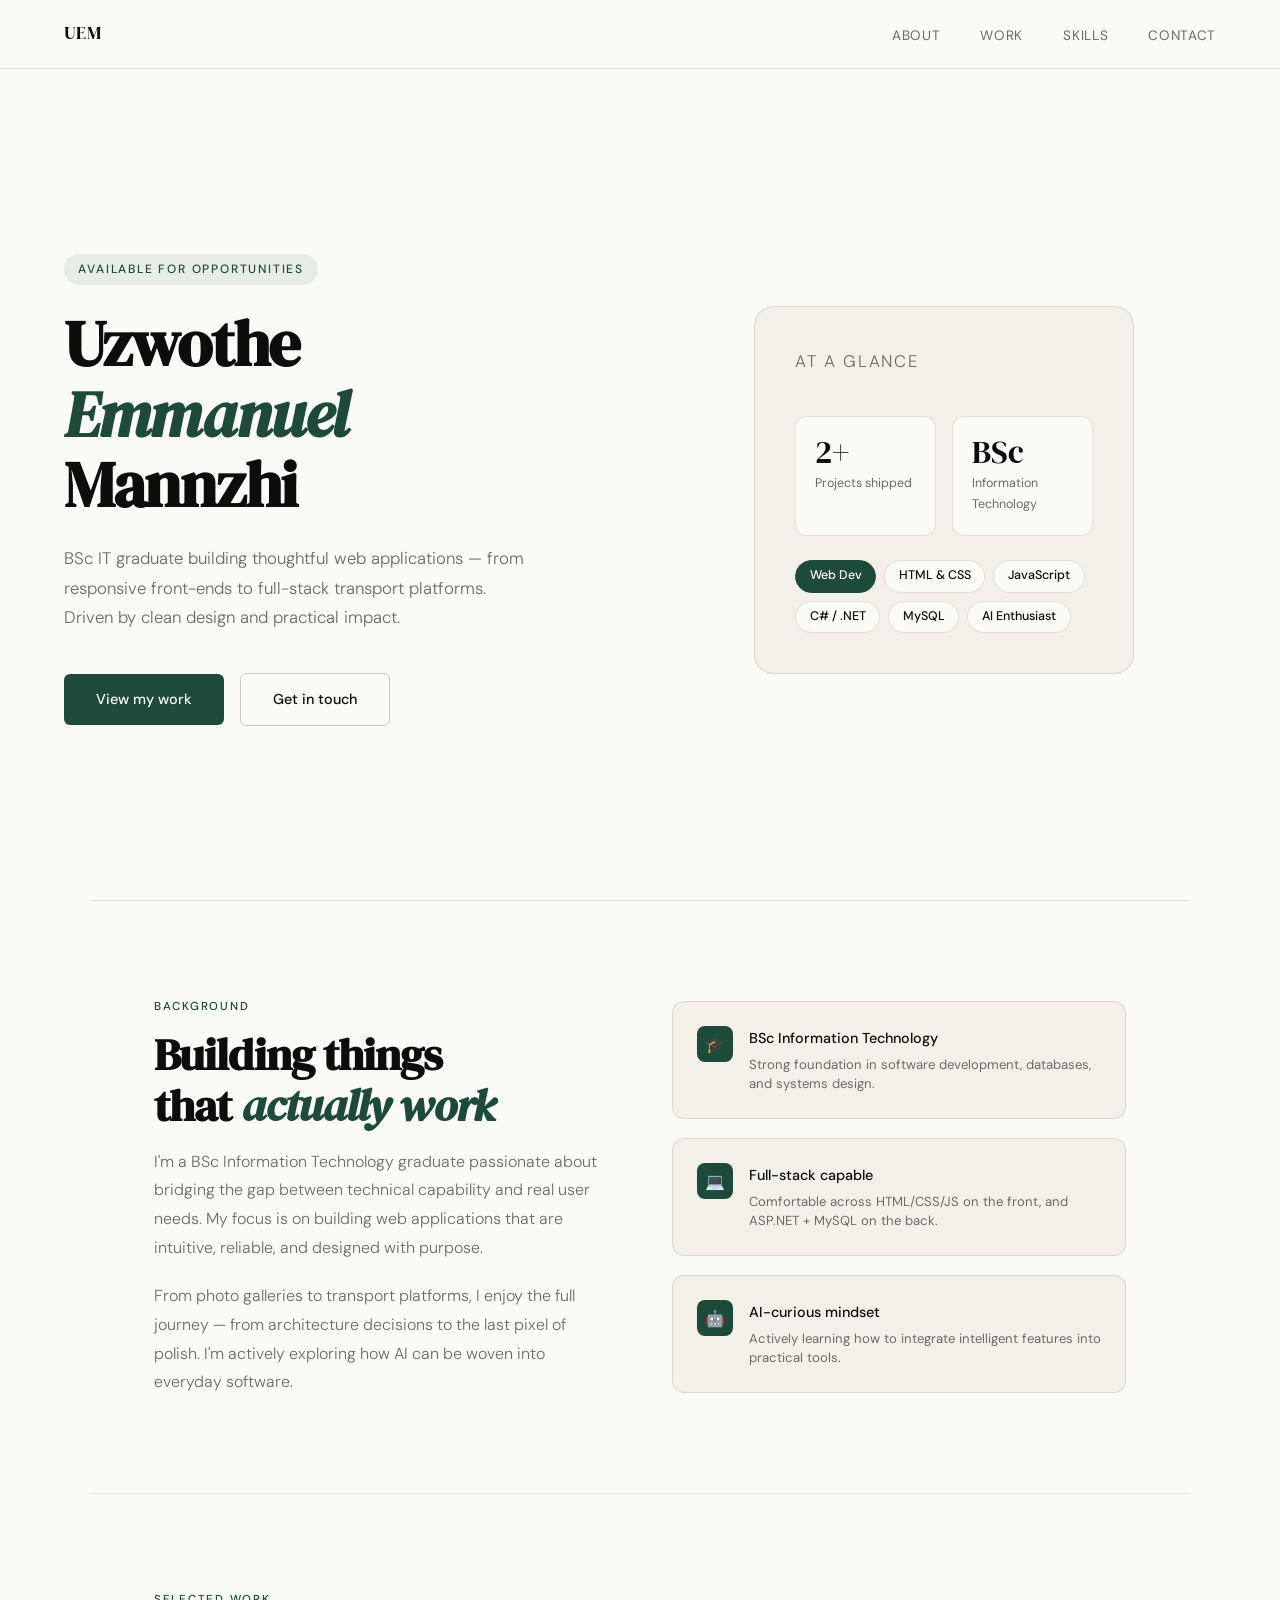
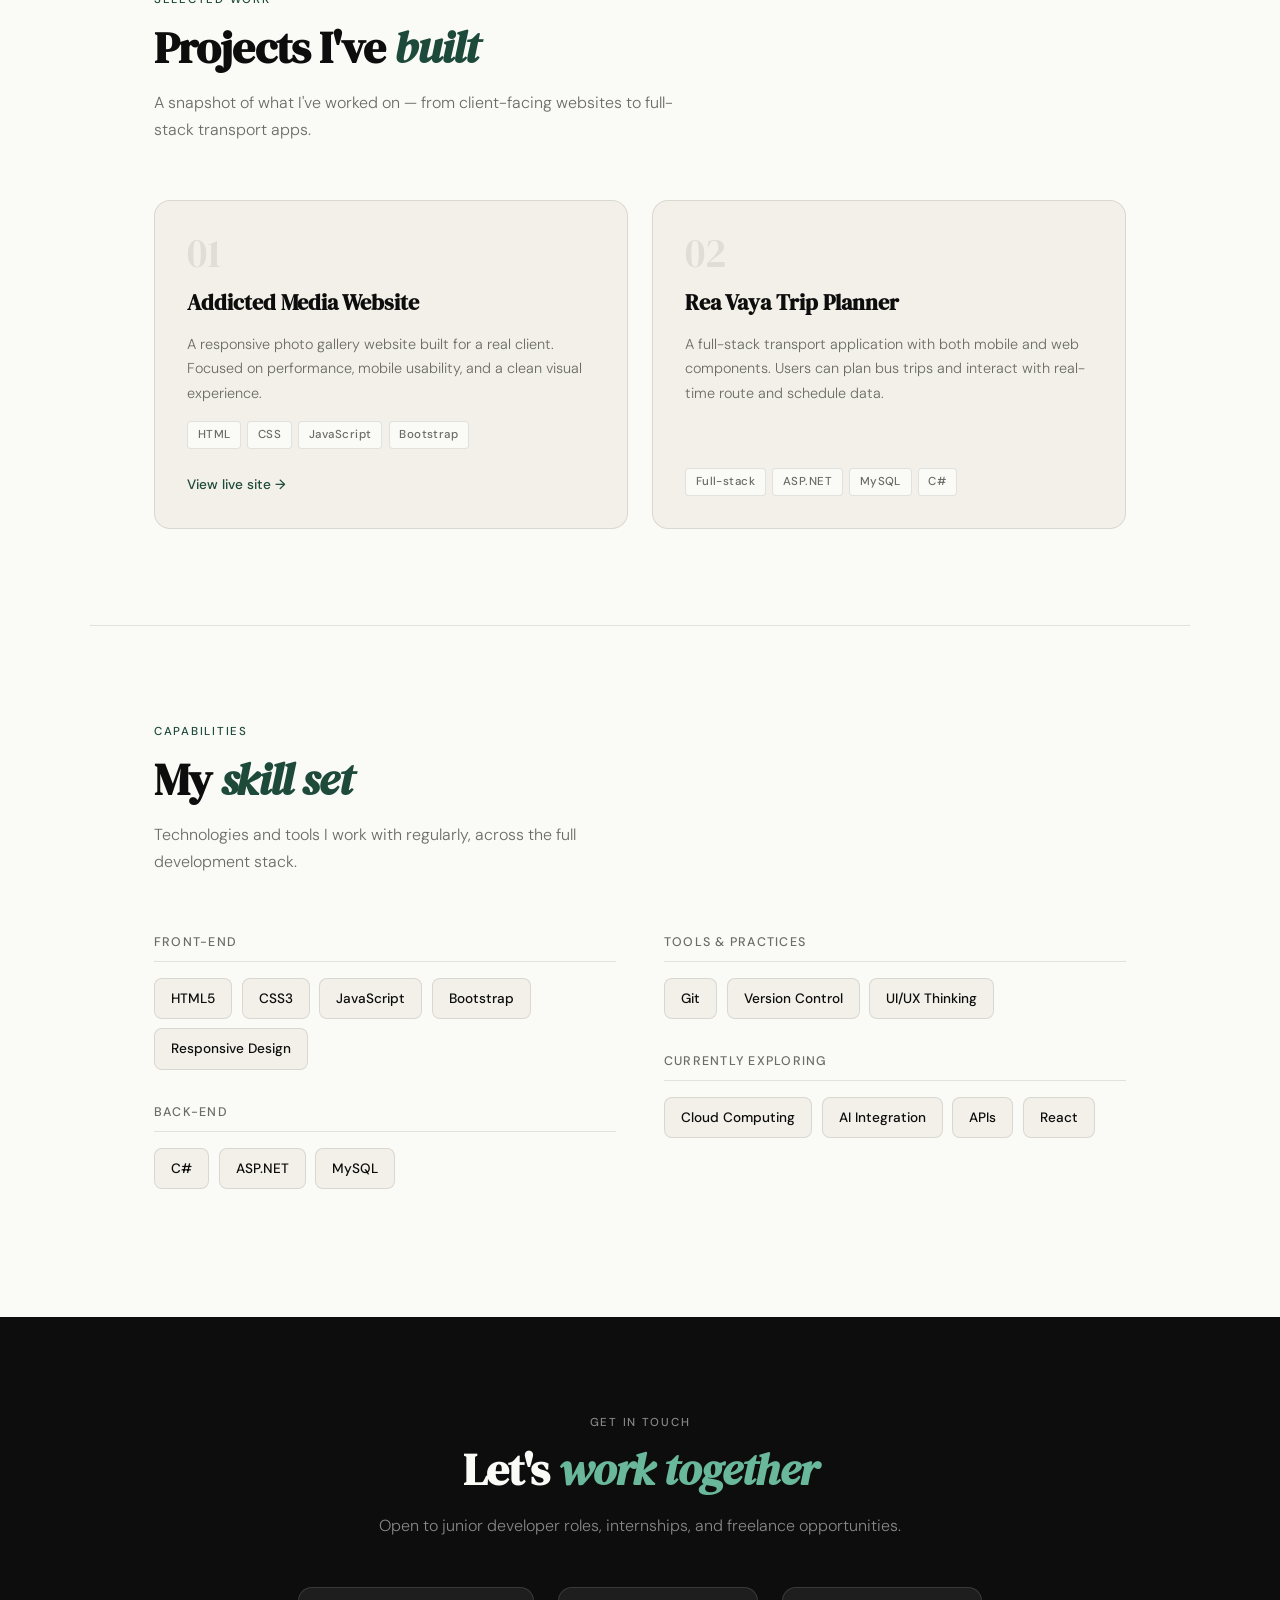
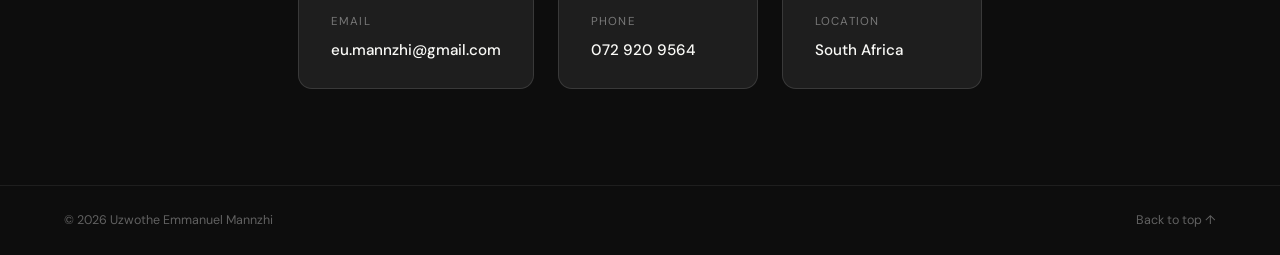
==== index.html @ 0d27dc69 "index update" ====
<!DOCTYPE html>
<html lang="en">
<head>
<meta charset="UTF-8">
<meta name="viewport" content="width=device-width, initial-scale=1.0">
<title>Uzwothe Emmanuel Mannzhi | Portfolio</title>
<link rel="icon" type="image/png" href="images/UE.png">
<link rel="preconnect" href="https://fonts.googleapis.com">
<link rel="preconnect" href="https://fonts.gstatic.com" crossorigin>
<link href="https://fonts.googleapis.com/css2?family=DM+Serif+Display:ital@0;1&family=DM+Sans:wght@300;400;500&display=swap" rel="stylesheet">
<link rel="stylesheet" href="css/styles.css">

</head>

<body>

<!-- NAV -->
<nav>
  <a class="logo" href="#">UEM</a>
  <ul>
    <li><a href="#about">About</a></li>
    <li><a href="#projects">Work</a></li>
    <li><a href="#skills">Skills</a></li>
    <li><a href="#contact">Contact</a></li>
  </ul>
</nav>

<!-- HERO -->
<div class="hero">
  <div class="hero-text">
    <span class="hero-tag">Available for opportunities</span>
    <h1>Uzwothe<br><em>Emmanuel</em><br>Mannzhi</h1>
    <p>BSc IT graduate building thoughtful web applications — from responsive front-ends to full-stack transport platforms. Driven by clean design and practical impact.</p>
    <div class="hero-cta">
      <a href="#projects" class="btn-primary">View my work</a>
      <a href="#contact" class="btn-outline">Get in touch</a>
    </div>
  </div>

  <div class="hero-visual">
    <div class="hero-card">
      <p class="hero-card-label">At a glance</p>
      <div class="stat-row">
        <div class="stat-box">
          <div class="stat-num">2+</div>
          <div class="stat-label">Projects shipped</div>
        </div>
        <div class="stat-box">
          <div class="stat-num">BSc</div>
          <div class="stat-label">Information Technology</div>
        </div>
      </div>
      <div class="hero-skill-pills">
        <span class="pill accent">Web Dev</span>
        <span class="pill">HTML & CSS</span>
        <span class="pill">JavaScript</span>
        <span class="pill">C# / .NET</span>
        <span class="pill">MySQL</span>
        <span class="pill">AI Enthusiast</span>
      </div>
    </div>
  </div>
</div>

<div class="divider"></div>

<!-- ABOUT -->
<section id="about">
  <div class="about-layout">
    <div>
      <p class="section-label">Background</p>
      <h2 class="section-title">Building things<br>that <em>actually work</em></h2>
      <div class="about-body">
        <p>I'm a BSc Information Technology graduate passionate about bridging the gap between technical capability and real user needs. My focus is on building web applications that are intuitive, reliable, and designed with purpose.</p>
        <p>From photo galleries to transport platforms, I enjoy the full journey — from architecture decisions to the last pixel of polish. I'm actively exploring how AI can be woven into everyday software.</p>
      </div>
    </div>
    <div class="about-highlights">
      <div class="highlight-item">
        <div class="highlight-icon">🎓</div>
        <div>
          <h4>BSc Information Technology</h4>
          <p>Strong foundation in software development, databases, and systems design.</p>
        </div>
      </div>
      <div class="highlight-item">
        <div class="highlight-icon">💻</div>
        <div>
          <h4>Full-stack capable</h4>
          <p>Comfortable across HTML/CSS/JS on the front, and ASP.NET + MySQL on the back.</p>
        </div>
      </div>
      <div class="highlight-item">
        <div class="highlight-icon">🤖</div>
        <div>
          <h4>AI-curious mindset</h4>
          <p>Actively learning how to integrate intelligent features into practical tools.</p>
        </div>
      </div>
    </div>
  </div>
</section>

<div class="divider"></div>

<!-- PROJECTS -->
<section id="projects">
  <p class="section-label">Selected work</p>
  <h2 class="section-title">Projects I've <em>built</em></h2>
  <p class="section-sub">A snapshot of what I've worked on — from client-facing websites to full-stack transport apps.</p>

  <div class="projects-grid">
    <div class="project-card">
      <div class="project-num">01</div>
      <h3>Addicted Media Website</h3>
      <p>A responsive photo gallery website built for a real client. Focused on performance, mobile usability, and a clean visual experience.</p>
      <div class="tech-stack">
        <span class="tech-tag">HTML</span>
        <span class="tech-tag">CSS</span>
        <span class="tech-tag">JavaScript</span>
        <span class="tech-tag">Bootstrap</span>
      </div>
      <a class="project-link" href="http://www.addictedmedia.co.za" target="_blank">View live site →</a>
    </div>

    <div class="project-card">
      <div class="project-num">02</div>
      <h3>Rea Vaya Trip Planner</h3>
      <p>A full-stack transport application with both mobile and web components. Users can plan bus trips and interact with real-time route and schedule data.</p>
      <div class="tech-stack">
        <span class="tech-tag">Full-stack</span>
        <span class="tech-tag">ASP.NET</span>
        <span class="tech-tag">MySQL</span>
        <span class="tech-tag">C#</span>
      </div>
    </div>
  </div>
</section>

<div class="divider"></div>

<!-- SKILLS -->
<section id="skills">
  <p class="section-label">Capabilities</p>
  <h2 class="section-title">My <em>skill set</em></h2>
  <p class="section-sub">Technologies and tools I work with regularly, across the full development stack.</p>

  <div class="skills-layout">
    <div>
      <div class="skill-group">
        <p class="skill-group-title">Front-end</p>
        <div class="skill-pills">
          <span class="skill-pill">HTML5</span>
          <span class="skill-pill">CSS3</span>
          <span class="skill-pill">JavaScript</span>
          <span class="skill-pill">Bootstrap</span>
          <span class="skill-pill">Responsive Design</span>
        </div>
      </div>
      <div class="skill-group">
        <p class="skill-group-title">Back-end</p>
        <div class="skill-pills">
          <span class="skill-pill">C#</span>
          <span class="skill-pill">ASP.NET</span>
          <span class="skill-pill">MySQL</span>
        </div>
      </div>
    </div>
    <div>
      <div class="skill-group">
        <p class="skill-group-title">Tools & practices</p>
        <div class="skill-pills">
          <span class="skill-pill">Git</span>
          <span class="skill-pill">Version Control</span>
          <span class="skill-pill">UI/UX Thinking</span>
        </div>
      </div>
      <div class="skill-group">
        <p class="skill-group-title">Currently exploring</p>
        <div class="skill-pills">
          <span class="skill-pill">Cloud Computing</span>
          <span class="skill-pill">AI Integration</span>
          <span class="skill-pill">APIs</span>
          <span class="skill-pill">React</span>
        </div>
      </div>
    </div>
  </div>
</section>

<!-- CONTACT -->
<div class="contact-section" id="contact">
  <p class="section-label">Get in touch</p>
  <h2 class="section-title">Let's <em>work together</em></h2>
  <p style="color:rgba(255,255,255,0.5); font-size:1rem; font-weight:300; margin-top:0.75rem;">Open to junior developer roles, internships, and freelance opportunities.</p>

  <div class="contact-grid">
    <div class="contact-card">
      <p class="contact-card-label">Email</p>
      <p class="contact-card-val">eu.mannzhi@gmail.com</p>
    </div>
    <div class="contact-card">
      <p class="contact-card-label">Phone</p>
      <p class="contact-card-val">072 920 9564</p>
    </div>
    <div class="contact-card">
      <p class="contact-card-label">Location</p>
      <p class="contact-card-val">South Africa</p>
    </div>
  </div>
</div>

<!-- FOOTER -->
<footer>
  <p>© 2026 Uzwothe Emmanuel Mannzhi</p>
  <a href="#">Back to top ↑</a>
</footer>

</body>
</html>
---- css/styles.css ----
:root {
    --black: #0d0d0d;
    --white: #fafaf7;
    --cream: #f2f0e8;
    --accent: #1e4a3b;
    --accent-light: #2d6b54;
    --muted: #6b6b68;
    --border: rgba(0,0,0,0.1);
  }

  *, *::before, *::after { box-sizing: border-box; margin: 0; padding: 0; }

  html { scroll-behavior: smooth; }

  body {
    font-family: 'DM Sans', sans-serif;
    background: var(--white);
    color: var(--black);
    font-size: 16px;
    line-height: 1.7;
  }

  /* NAV */
  nav {
    position: fixed;
    top: 0; left: 0; right: 0;
    display: flex;
    justify-content: space-between;
    align-items: center;
    padding: 1.2rem 4rem;
    background: rgba(250,250,247,0.92);
    backdrop-filter: blur(10px);
    border-bottom: 1px solid var(--border);
    z-index: 100;
  }

  nav .logo {
    font-family: 'DM Serif Display', serif;
    font-size: 1.1rem;
    letter-spacing: 0.02em;
    color: var(--black);
    text-decoration: none;
  }

  nav ul {
    list-style: none;
    display: flex;
    gap: 2.5rem;
  }

  nav ul a {
    text-decoration: none;
    font-size: 0.85rem;
    font-weight: 400;
    color: var(--muted);
    letter-spacing: 0.05em;
    text-transform: uppercase;
    transition: color 0.2s;
  }

  nav ul a:hover { color: var(--black); }

  /* HERO */
  .hero {
    min-height: 100vh;
    display: grid;
    grid-template-columns: 1fr 1fr;
    align-items: center;
    padding: 0 4rem;
    gap: 4rem;
    padding-top: 80px;
  }

  .hero-text {}

  .hero-tag {
    display: inline-block;
    font-size: 0.75rem;
    letter-spacing: 0.15em;
    text-transform: uppercase;
    color: var(--accent);
    background: rgba(30,74,59,0.08);
    padding: 0.35rem 0.9rem;
    border-radius: 100px;
    margin-bottom: 1.5rem;
    font-weight: 500;
  }

  .hero h1 {
    font-family: 'DM Serif Display', serif;
    font-size: clamp(2.8rem, 5vw, 4.2rem);
    line-height: 1.1;
    letter-spacing: -0.02em;
    margin-bottom: 1.5rem;
    color: var(--black);
  }

  .hero h1 em {
    font-style: italic;
    color: var(--accent);
  }

  .hero p {
    font-size: 1.05rem;
    color: var(--muted);
    max-width: 460px;
    margin-bottom: 2.5rem;
    font-weight: 300;
    line-height: 1.75;
  }

  .hero-cta {
    display: flex;
    gap: 1rem;
    align-items: center;
    flex-wrap: wrap;
  }

  .btn-primary {
    background: var(--accent);
    color: #fff;
    padding: 0.85rem 2rem;
    border: none;
    border-radius: 6px;
    font-family: 'DM Sans', sans-serif;
    font-size: 0.9rem;
    font-weight: 500;
    cursor: pointer;
    text-decoration: none;
    display: inline-block;
    transition: background 0.2s, transform 0.15s;
  }

  .btn-primary:hover {
    background: var(--accent-light);
    transform: translateY(-1px);
  }

  .btn-outline {
    color: var(--black);
    padding: 0.85rem 2rem;
    border: 1.5px solid rgba(0,0,0,0.2);
    border-radius: 6px;
    font-family: 'DM Sans', sans-serif;
    font-size: 0.9rem;
    font-weight: 500;
    cursor: pointer;
    text-decoration: none;
    display: inline-block;
    transition: border-color 0.2s, transform 0.15s;
  }

  .btn-outline:hover {
    border-color: var(--black);
    transform: translateY(-1px);
  }

  .hero-visual {
    display: flex;
    justify-content: center;
    align-items: center;
  }

  .hero-card {
    background: var(--cream);
    border-radius: 20px;
    padding: 2.5rem;
    width: 100%;
    max-width: 380px;
    border: 1px solid var(--border);
  }

  .hero-card-label {
    font-size: 0.72rem;
    letter-spacing: 0.1em;
    text-transform: uppercase;
    color: var(--muted);
    margin-bottom: 1.5rem;
  }

  .stat-row {
    display: grid;
    grid-template-columns: 1fr 1fr;
    gap: 1rem;
    margin-bottom: 1.5rem;
  }

  .stat-box {
    background: var(--white);
    border-radius: 12px;
    padding: 1.2rem;
    border: 1px solid var(--border);
  }

  .stat-num {
    font-family: 'DM Serif Display', serif;
    font-size: 2rem;
    color: var(--black);
    line-height: 1;
    margin-bottom: 0.3rem;
  }

  .stat-label {
    font-size: 0.78rem;
    color: var(--muted);
  }

  .hero-skill-pills {
    display: flex;
    flex-wrap: wrap;
    gap: 0.5rem;
  }

  .pill {
    background: var(--white);
    border: 1px solid var(--border);
    border-radius: 100px;
    padding: 0.3rem 0.85rem;
    font-size: 0.78rem;
    color: var(--black);
    font-weight: 500;
  }

  .pill.accent {
    background: var(--accent);
    color: #fff;
    border-color: var(--accent);
  }

  /* SECTIONS */
  section {
    padding: 6rem 4rem;
    max-width: 1100px;
    margin: 0 auto;
  }

  .section-label {
    font-size: 0.72rem;
    letter-spacing: 0.15em;
    text-transform: uppercase;
    color: var(--accent);
    font-weight: 500;
    margin-bottom: 0.75rem;
  }

  .section-title {
    font-family: 'DM Serif Display', serif;
    font-size: clamp(2rem, 3.5vw, 2.8rem);
    line-height: 1.15;
    letter-spacing: -0.02em;
    color: var(--black);
    margin-bottom: 1rem;
  }

  .section-title em { font-style: italic; color: var(--accent); }

  .section-sub {
    font-size: 1rem;
    color: var(--muted);
    max-width: 520px;
    font-weight: 300;
    margin-bottom: 3.5rem;
  }

  /* DIVIDER */
  .divider {
    width: 100%;
    height: 1px;
    background: var(--border);
    max-width: 1100px;
    margin: 0 auto;
  }

  /* PROJECTS */
  .projects-grid {
    display: grid;
    grid-template-columns: repeat(auto-fit, minmax(300px, 1fr));
    gap: 1.5rem;
  }

  .project-card {
    background: var(--cream);
    border-radius: 16px;
    padding: 2rem;
    border: 1px solid var(--border);
    display: flex;
    flex-direction: column;
    gap: 1rem;
    transition: transform 0.2s, box-shadow 0.2s;
    position: relative;
    overflow: hidden;
  }

  .project-card::before {
    content: '';
    position: absolute;
    top: 0; left: 0; right: 0;
    height: 3px;
    background: var(--accent);
    opacity: 0;
    transition: opacity 0.2s;
  }

  .project-card:hover { transform: translateY(-4px); }
  .project-card:hover::before { opacity: 1; }

  .project-num {
    font-family: 'DM Serif Display', serif;
    font-size: 2.5rem;
    color: rgba(0,0,0,0.08);
    line-height: 1;
  }

  .project-card h3 {
    font-family: 'DM Serif Display', serif;
    font-size: 1.35rem;
    color: var(--black);
    line-height: 1.25;
  }

  .project-card p {
    font-size: 0.9rem;
    color: var(--muted);
    flex: 1;
    font-weight: 300;
    line-height: 1.7;
  }

  .tech-stack {
    display: flex;
    flex-wrap: wrap;
    gap: 0.4rem;
  }

  .tech-tag {
    background: var(--white);
    border: 1px solid var(--border);
    border-radius: 4px;
    padding: 0.2rem 0.6rem;
    font-size: 0.72rem;
    color: var(--muted);
    font-weight: 500;
    letter-spacing: 0.04em;
  }

  .project-link {
    display: inline-flex;
    align-items: center;
    gap: 0.4rem;
    font-size: 0.85rem;
    font-weight: 500;
    color: var(--accent);
    text-decoration: none;
    margin-top: 0.5rem;
    transition: gap 0.2s;
  }

  .project-link:hover { gap: 0.7rem; }

  /* SKILLS */
  .skills-layout {
    display: grid;
    grid-template-columns: 1fr 1fr;
    gap: 3rem;
    align-items: start;
  }

  .skill-group { margin-bottom: 2rem; }

  .skill-group-title {
    font-size: 0.78rem;
    letter-spacing: 0.1em;
    text-transform: uppercase;
    color: var(--muted);
    font-weight: 500;
    margin-bottom: 1rem;
    padding-bottom: 0.5rem;
    border-bottom: 1px solid var(--border);
  }

  .skill-pills {
    display: flex;
    flex-wrap: wrap;
    gap: 0.6rem;
  }

  .skill-pill {
    background: var(--cream);
    border: 1px solid var(--border);
    border-radius: 8px;
    padding: 0.5rem 1rem;
    font-size: 0.85rem;
    font-weight: 500;
    color: var(--black);
    transition: background 0.15s, border-color 0.15s;
  }

  .skill-pill:hover {
    background: var(--accent);
    color: #fff;
    border-color: var(--accent);
  }

  /* ABOUT */
  .about-layout {
    display: grid;
    grid-template-columns: 1fr 1fr;
    gap: 4rem;
    align-items: center;
  }

  .about-body {
    font-size: 1rem;
    color: var(--muted);
    font-weight: 300;
    line-height: 1.8;
  }

  .about-body p + p { margin-top: 1.2rem; }

  .about-highlights {
    display: flex;
    flex-direction: column;
    gap: 1.2rem;
  }

  .highlight-item {
    background: var(--cream);
    border-radius: 12px;
    padding: 1.5rem;
    border: 1px solid var(--border);
    display: flex;
    gap: 1rem;
    align-items: flex-start;
  }

  .highlight-icon {
    width: 36px;
    height: 36px;
    background: var(--accent);
    border-radius: 8px;
    display: flex;
    align-items: center;
    justify-content: center;
    flex-shrink: 0;
    font-size: 1rem;
  }

  .highlight-item h4 {
    font-size: 0.9rem;
    font-weight: 500;
    color: var(--black);
    margin-bottom: 0.25rem;
  }

  .highlight-item p {
    font-size: 0.82rem;
    color: var(--muted);
    line-height: 1.5;
  }

  /* CONTACT */
  .contact-section {
    background: var(--black);
    color: var(--white);
    padding: 6rem 4rem;
    text-align: center;
  }

  .contact-section .section-label { color: rgba(255,255,255,0.5); }
  .contact-section .section-title { color: var(--white); }
  .contact-section .section-title em { color: #6ab89b; }

  .contact-grid {
    display: flex;
    justify-content: center;
    gap: 1.5rem;
    margin-top: 3rem;
    flex-wrap: wrap;
  }

  .contact-card {
    background: rgba(255,255,255,0.07);
    border: 1px solid rgba(255,255,255,0.12);
    border-radius: 14px;
    padding: 1.5rem 2rem;
    min-width: 200px;
    text-align: left;
    transition: background 0.2s;
  }

  .contact-card:hover { background: rgba(255,255,255,0.11); }

  .contact-card-label {
    font-size: 0.72rem;
    letter-spacing: 0.1em;
    text-transform: uppercase;
    color: rgba(255,255,255,0.4);
    margin-bottom: 0.4rem;
  }

  .contact-card-val {
    font-size: 0.95rem;
    font-weight: 500;
    color: var(--white);
  }

  /* FOOTER */
  footer {
    background: var(--black);
    border-top: 1px solid rgba(255,255,255,0.07);
    padding: 1.5rem 4rem;
    display: flex;
    justify-content: space-between;
    align-items: center;
  }

  footer p {
    font-size: 0.78rem;
    color: rgba(255,255,255,0.35);
  }

  footer a {
    font-size: 0.78rem;
    color: rgba(255,255,255,0.35);
    text-decoration: none;
    transition: color 0.2s;
  }

  footer a:hover { color: rgba(255,255,255,0.7); }

  /* ANIMATIONS */
  @keyframes fadeUp {
    from { opacity: 0; transform: translateY(24px); }
    to   { opacity: 1; transform: translateY(0); }
  }

  .hero-text { animation: fadeUp 0.7s ease both; }
  .hero-visual { animation: fadeUp 0.7s 0.15s ease both; }

  /* RESPONSIVE */
  @media (max-width: 768px) {
    nav { padding: 1rem 1.5rem; }
    nav ul { gap: 1.2rem; }

    .hero {
      grid-template-columns: 1fr;
      padding: 6rem 1.5rem 3rem;
      gap: 3rem;
    }

    .hero-visual { order: -1; }

    section { padding: 4rem 1.5rem; }

    .skills-layout,
    .about-layout { grid-template-columns: 1fr; gap: 2rem; }

    .contact-section { padding: 4rem 1.5rem; }
    footer { padding: 1.5rem; flex-direction: column; gap: 0.5rem; text-align: center; }
  }
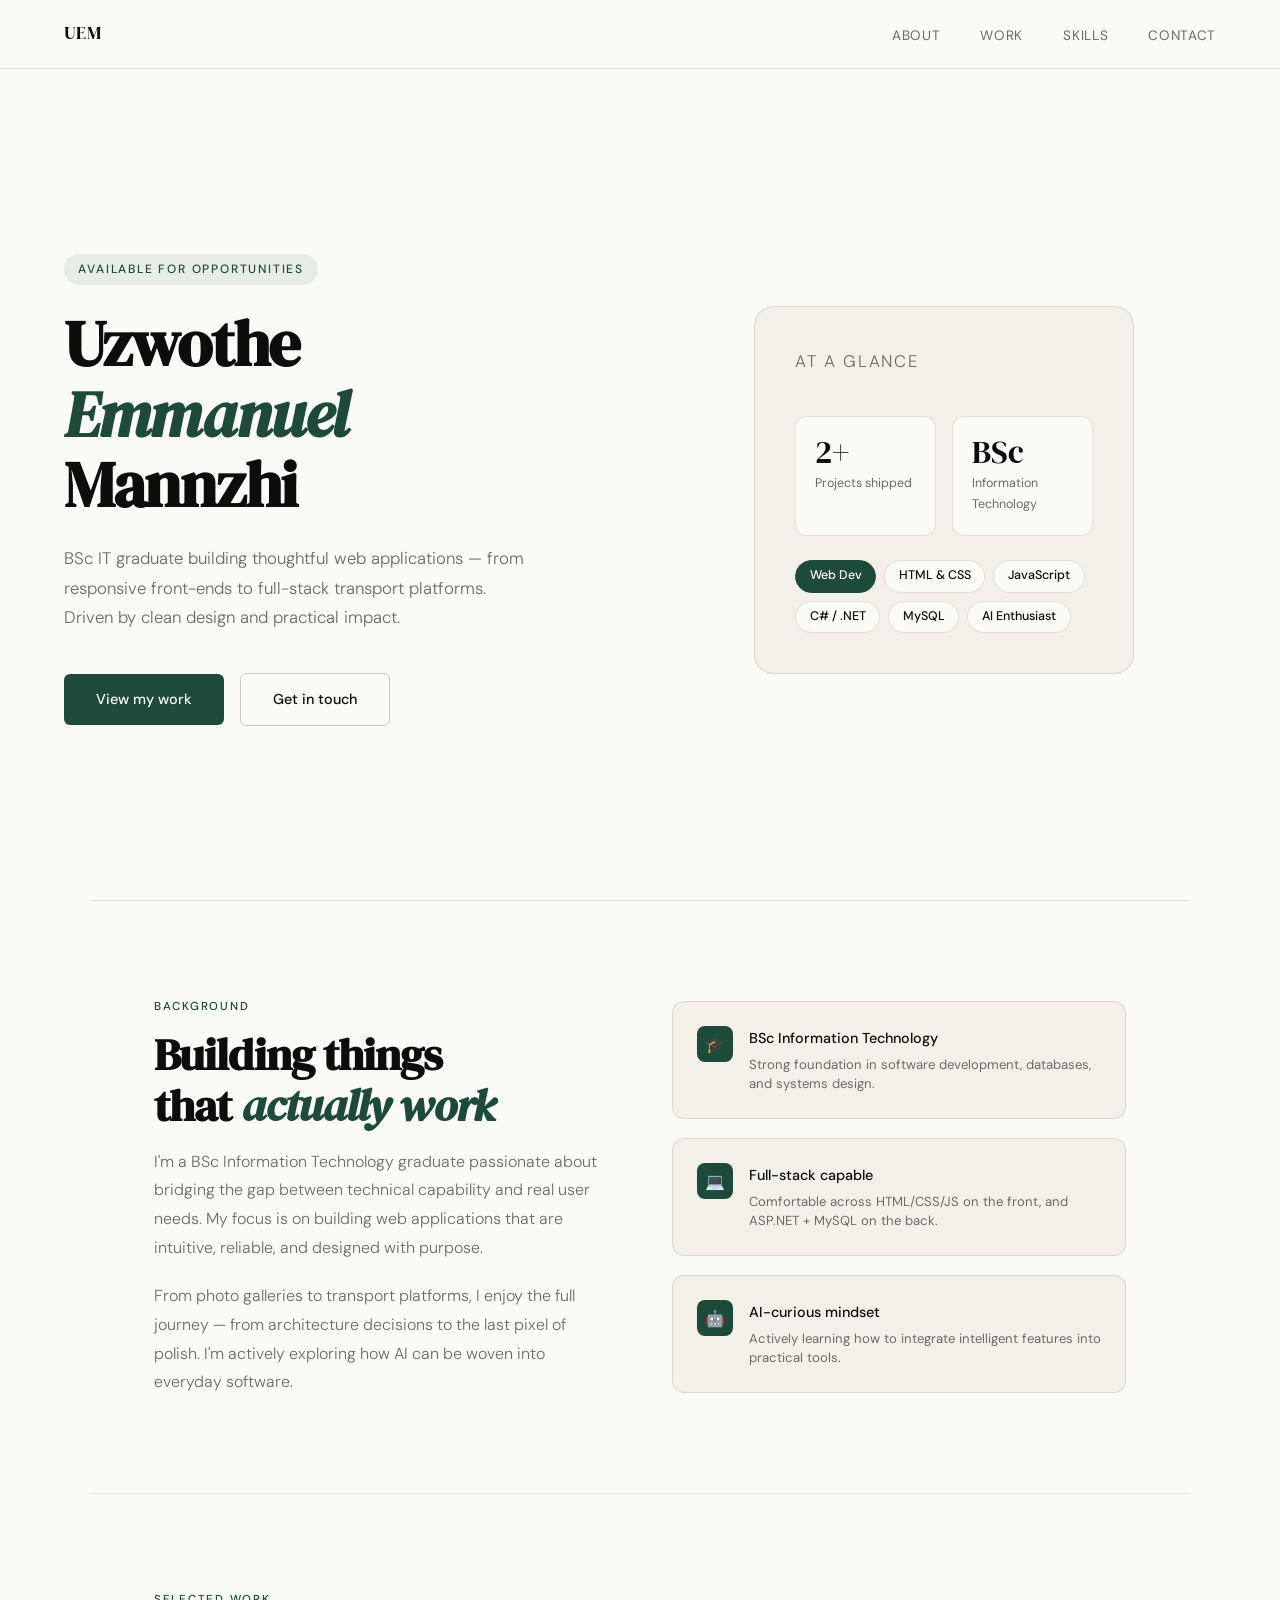
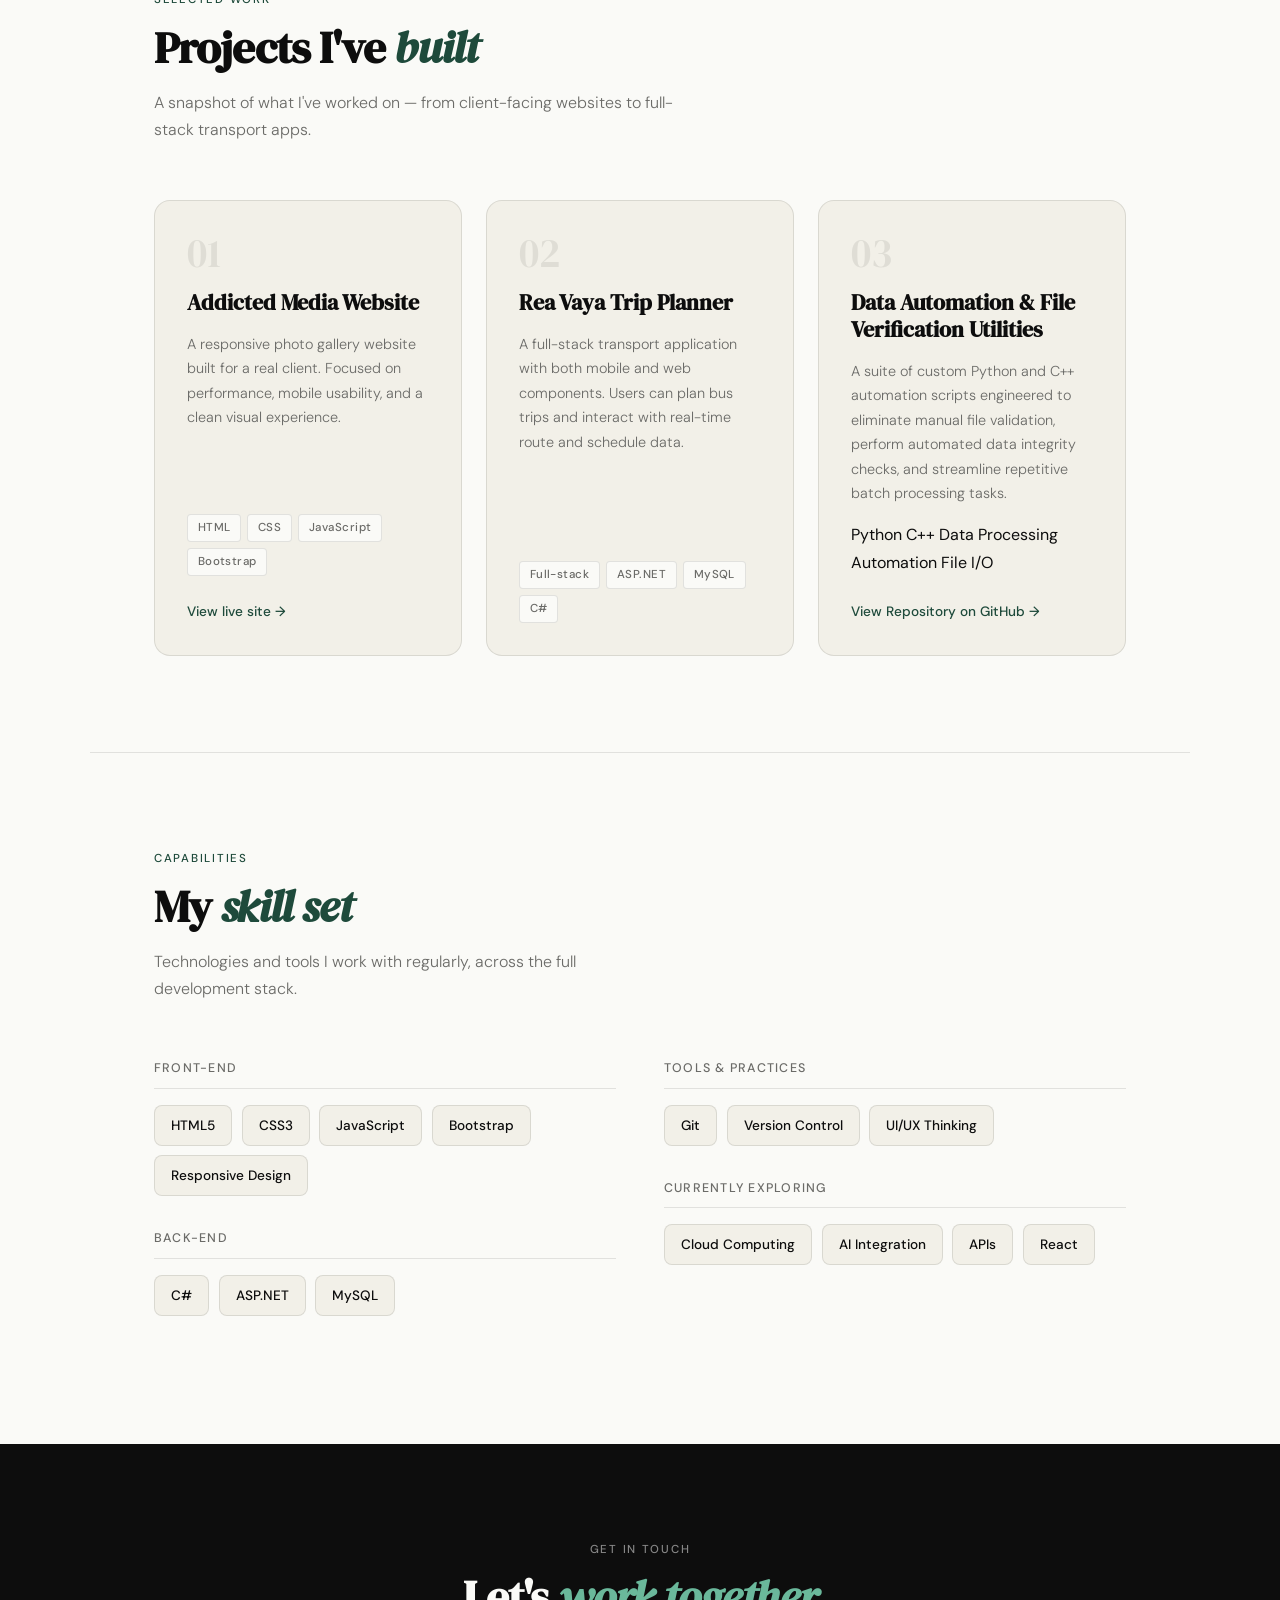
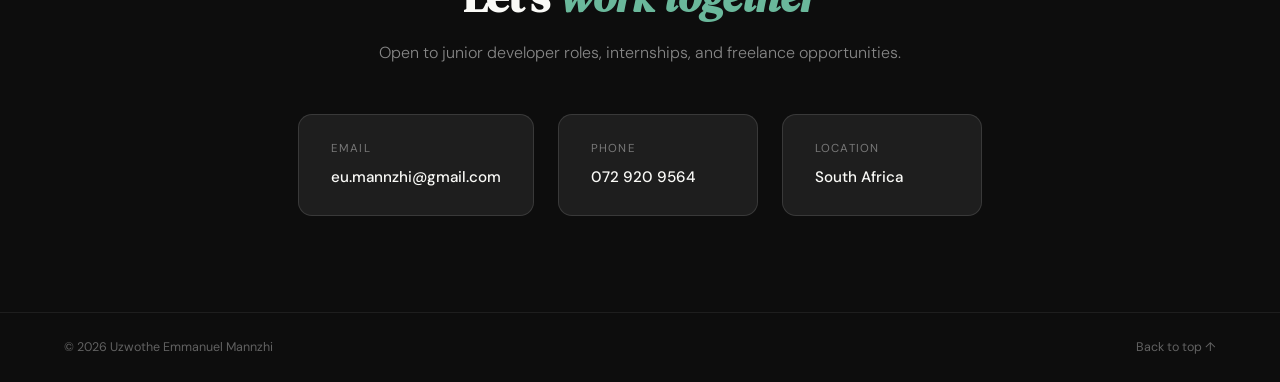
==== commit a83a9732: "Update index.html Adding the Data Automation and File Verification project" ====
--- a/index.html
+++ b/index.html
@@ -113,20 +113,28 @@
     <div class="project-card">
       <div class="project-num">01</div>
       <h3>Addicted Media Website</h3>
-      <p>A responsive photo gallery website built for a real client. Focused on performance, mobile usability, and a clean visual experience.</p>
+      <p>
+        A responsive photo gallery website built for a real client. Focused on performance, mobile usability, 
+        and a clean visual experience.
+      </p>
       <div class="tech-stack">
         <span class="tech-tag">HTML</span>
         <span class="tech-tag">CSS</span>
         <span class="tech-tag">JavaScript</span>
         <span class="tech-tag">Bootstrap</span>
       </div>
-      <a class="project-link" href="http://www.addictedmedia.co.za" target="_blank">View live site →</a>
+      <a class="project-link" href="http://www.addictedmedia.co.za" target="_blank">
+        View live site →
+      </a>
     </div>
 
     <div class="project-card">
       <div class="project-num">02</div>
       <h3>Rea Vaya Trip Planner</h3>
-      <p>A full-stack transport application with both mobile and web components. Users can plan bus trips and interact with real-time route and schedule data.</p>
+      <p>
+        A full-stack transport application with both mobile and web components. Users can plan bus trips and 
+        interact with real-time route and schedule data.
+      </p>
       <div class="tech-stack">
         <span class="tech-tag">Full-stack</span>
         <span class="tech-tag">ASP.NET</span>
@@ -134,6 +142,26 @@
         <span class="tech-tag">C#</span>
       </div>
     </div>
+    
+    <div class="project-card">
+      <div class="project-num">03</div>
+      <h3>Data Automation & File Verification Utilities</h3>
+      <p>
+        A suite of custom Python and C++ automation scripts engineered to eliminate manual file validation, 
+        perform automated data integrity checks, and streamline repetitive batch processing tasks.
+      </p>
+      
+      <div class="tech-tags">
+        <span class="tag">Python</span>
+        <span class="tag">C++</span>
+        <span class="tag">Data Processing</span>
+        <span class="tag">Automation</span>
+        <span class="tag">File I/O</span>
+      </div>
+      <a class="project-link" href="https://github.com/Uzwo-S19" target="_blank">
+        View Repository on GitHub &rarr;
+      </a>
+    </div>
   </div>
 </section>
 
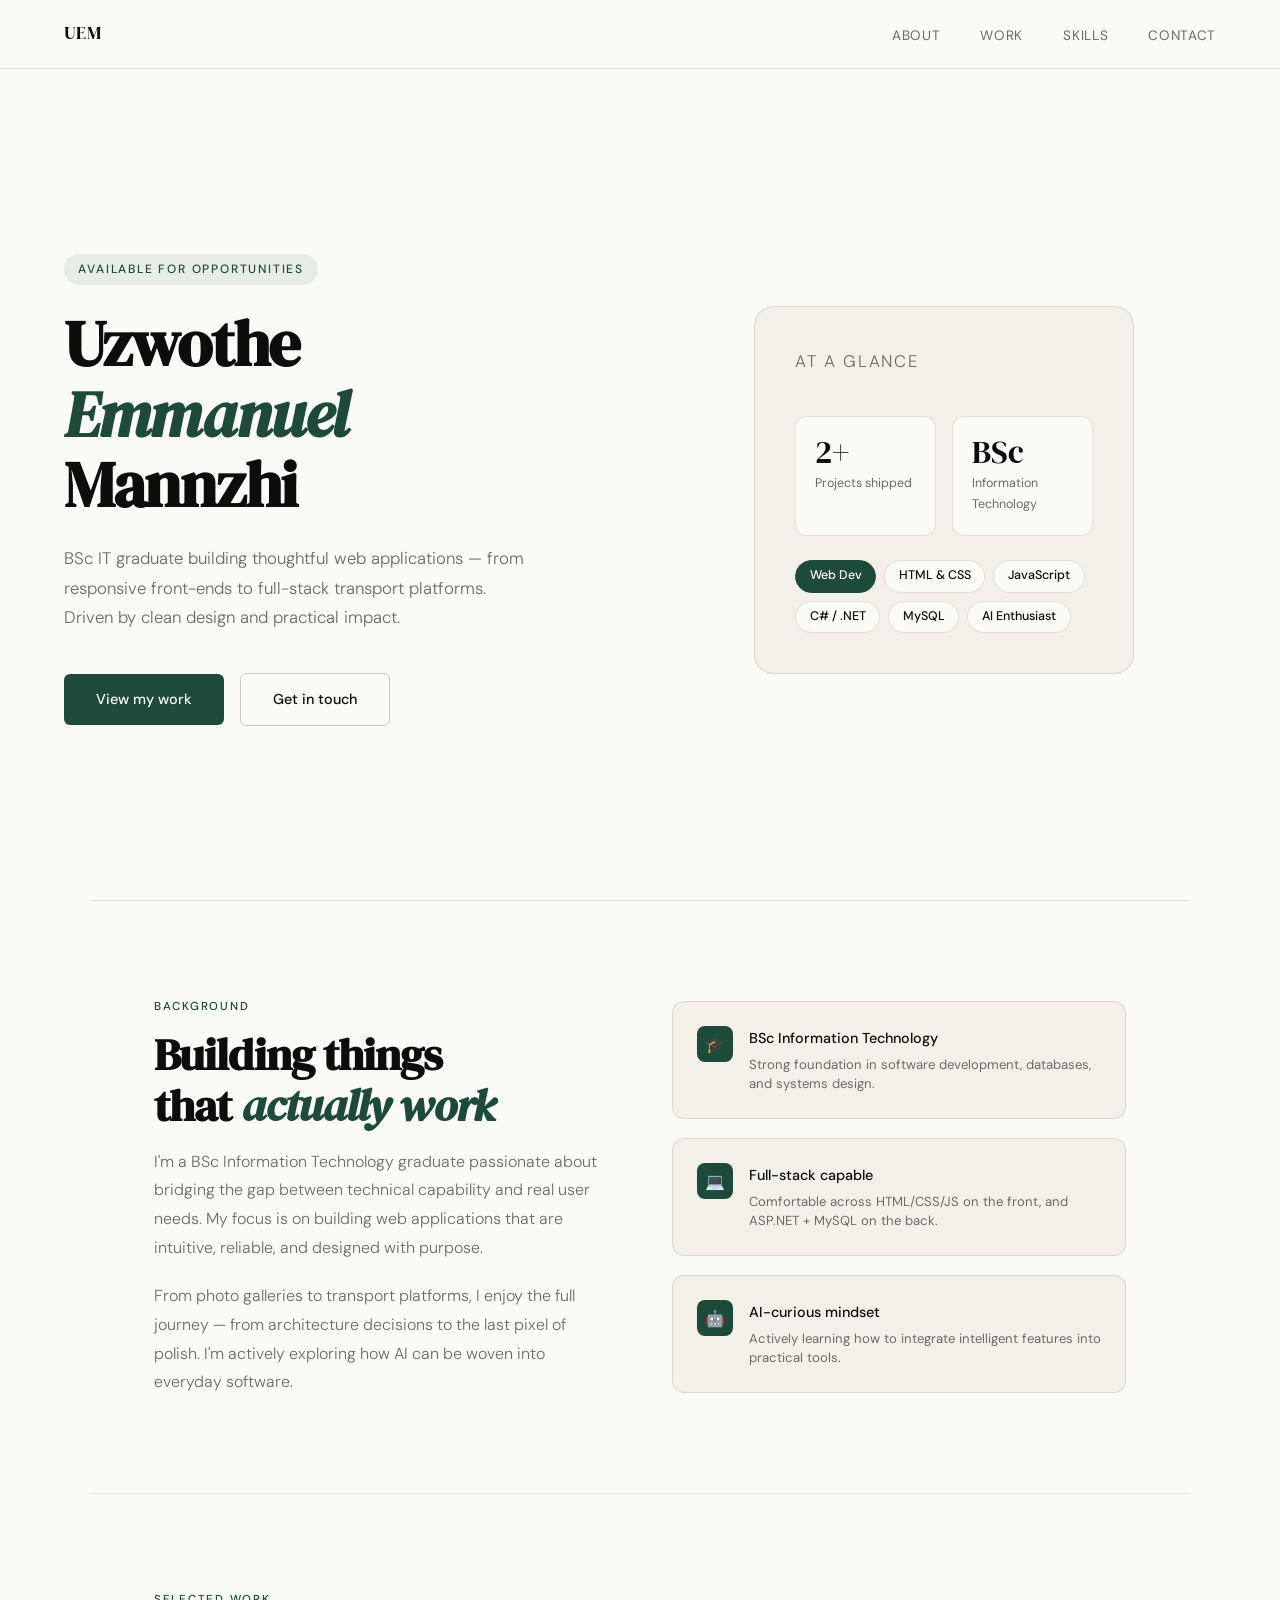
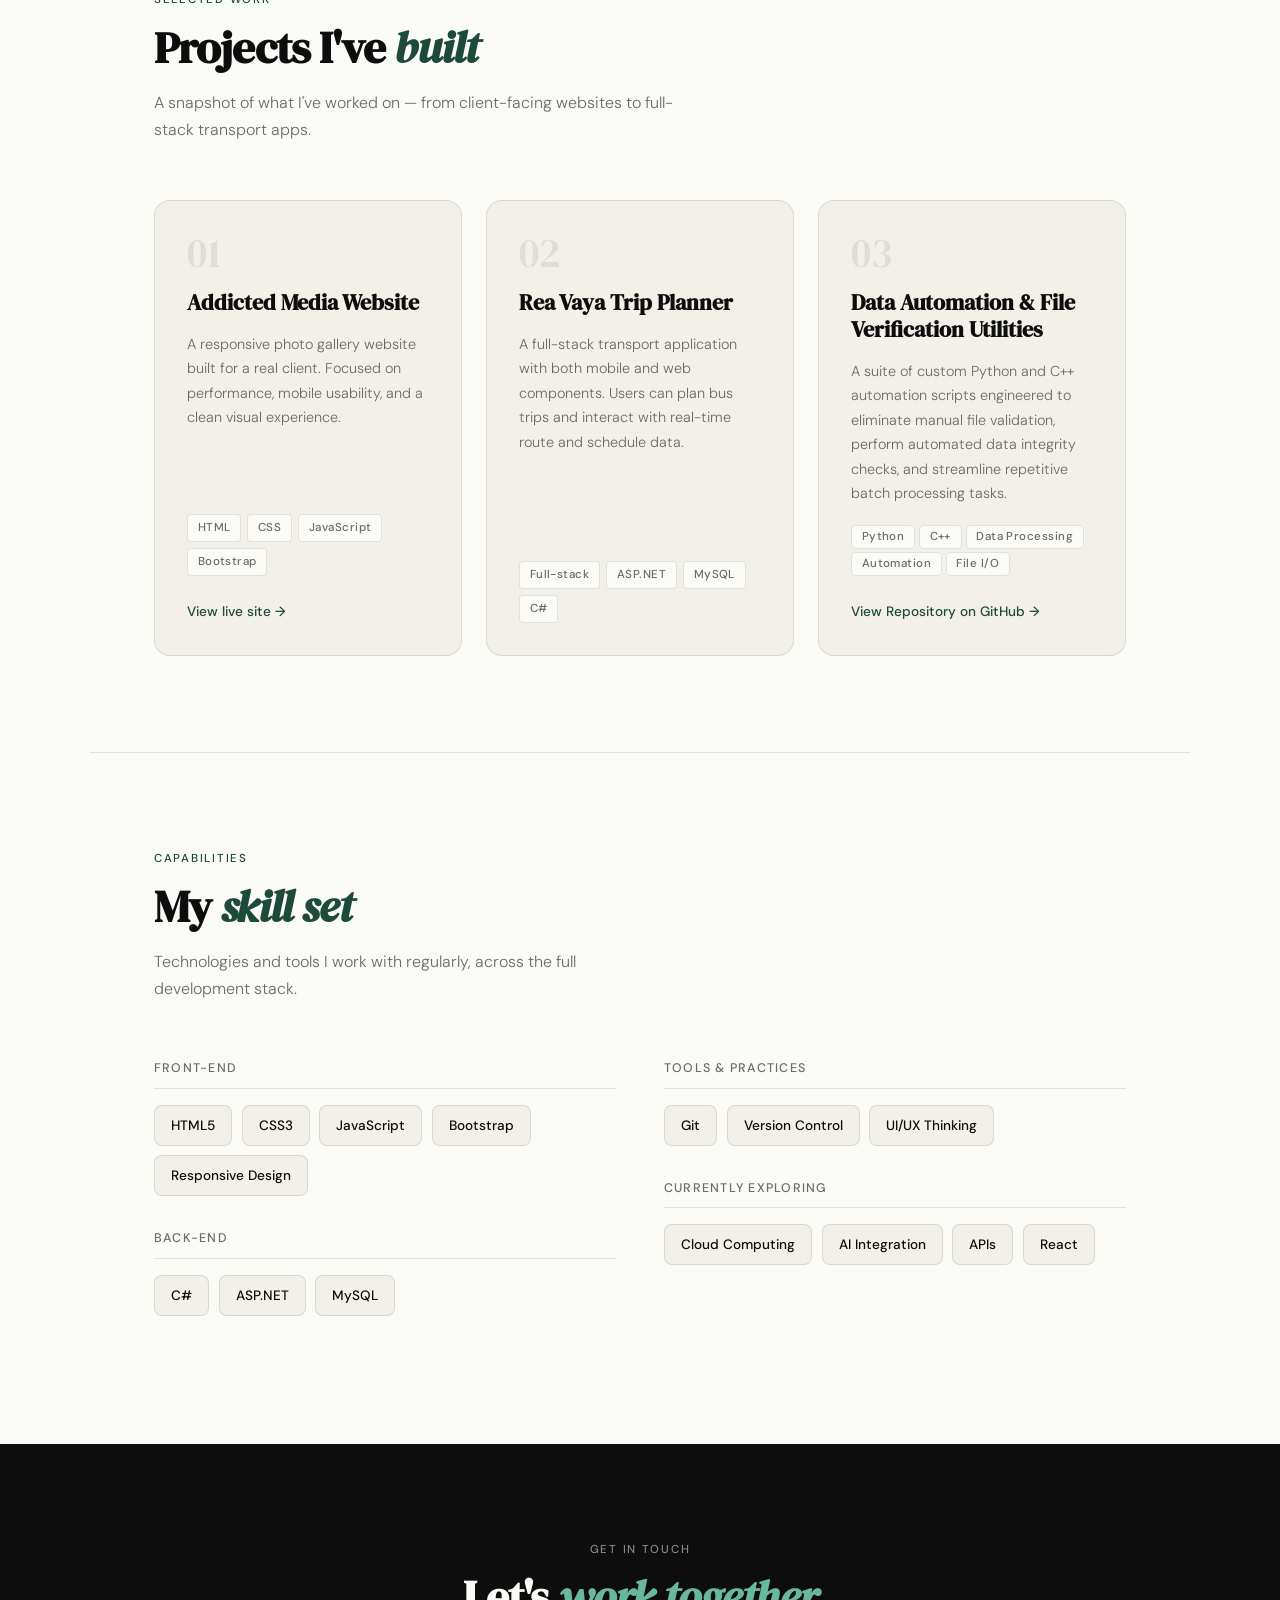
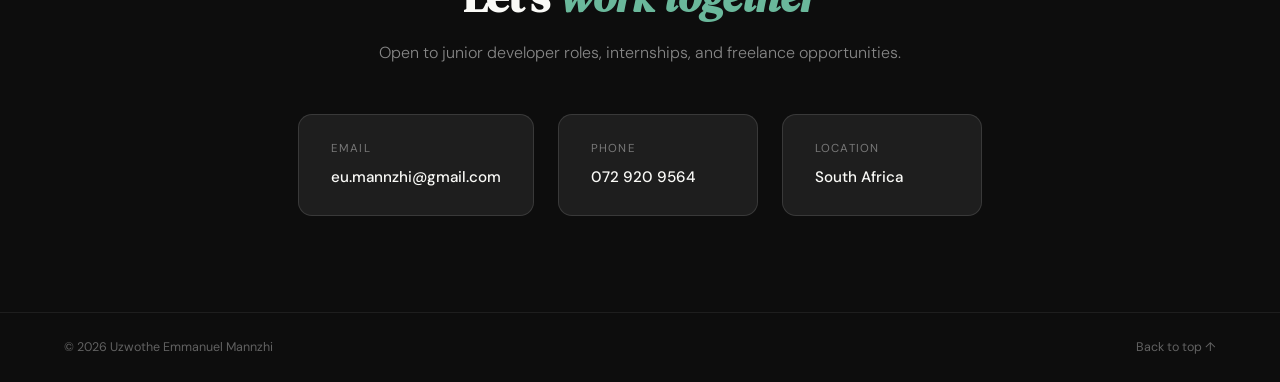
==== commit c471bbcd: "Update index.html fixing class issue" ====
--- a/index.html
+++ b/index.html
@@ -152,11 +152,11 @@
       </p>
       
       <div class="tech-tags">
-        <span class="tag">Python</span>
-        <span class="tag">C++</span>
-        <span class="tag">Data Processing</span>
-        <span class="tag">Automation</span>
-        <span class="tag">File I/O</span>
+        <span class="tech-tag">Python</span>
+        <span class="tech-tag">C++</span>
+        <span class="tech-tag">Data Processing</span>
+        <span class="tech-tag">Automation</span>
+        <span class="tech-tag">File I/O</span>
       </div>
       <a class="project-link" href="https://github.com/Uzwo-S19" target="_blank">
         View Repository on GitHub &rarr;
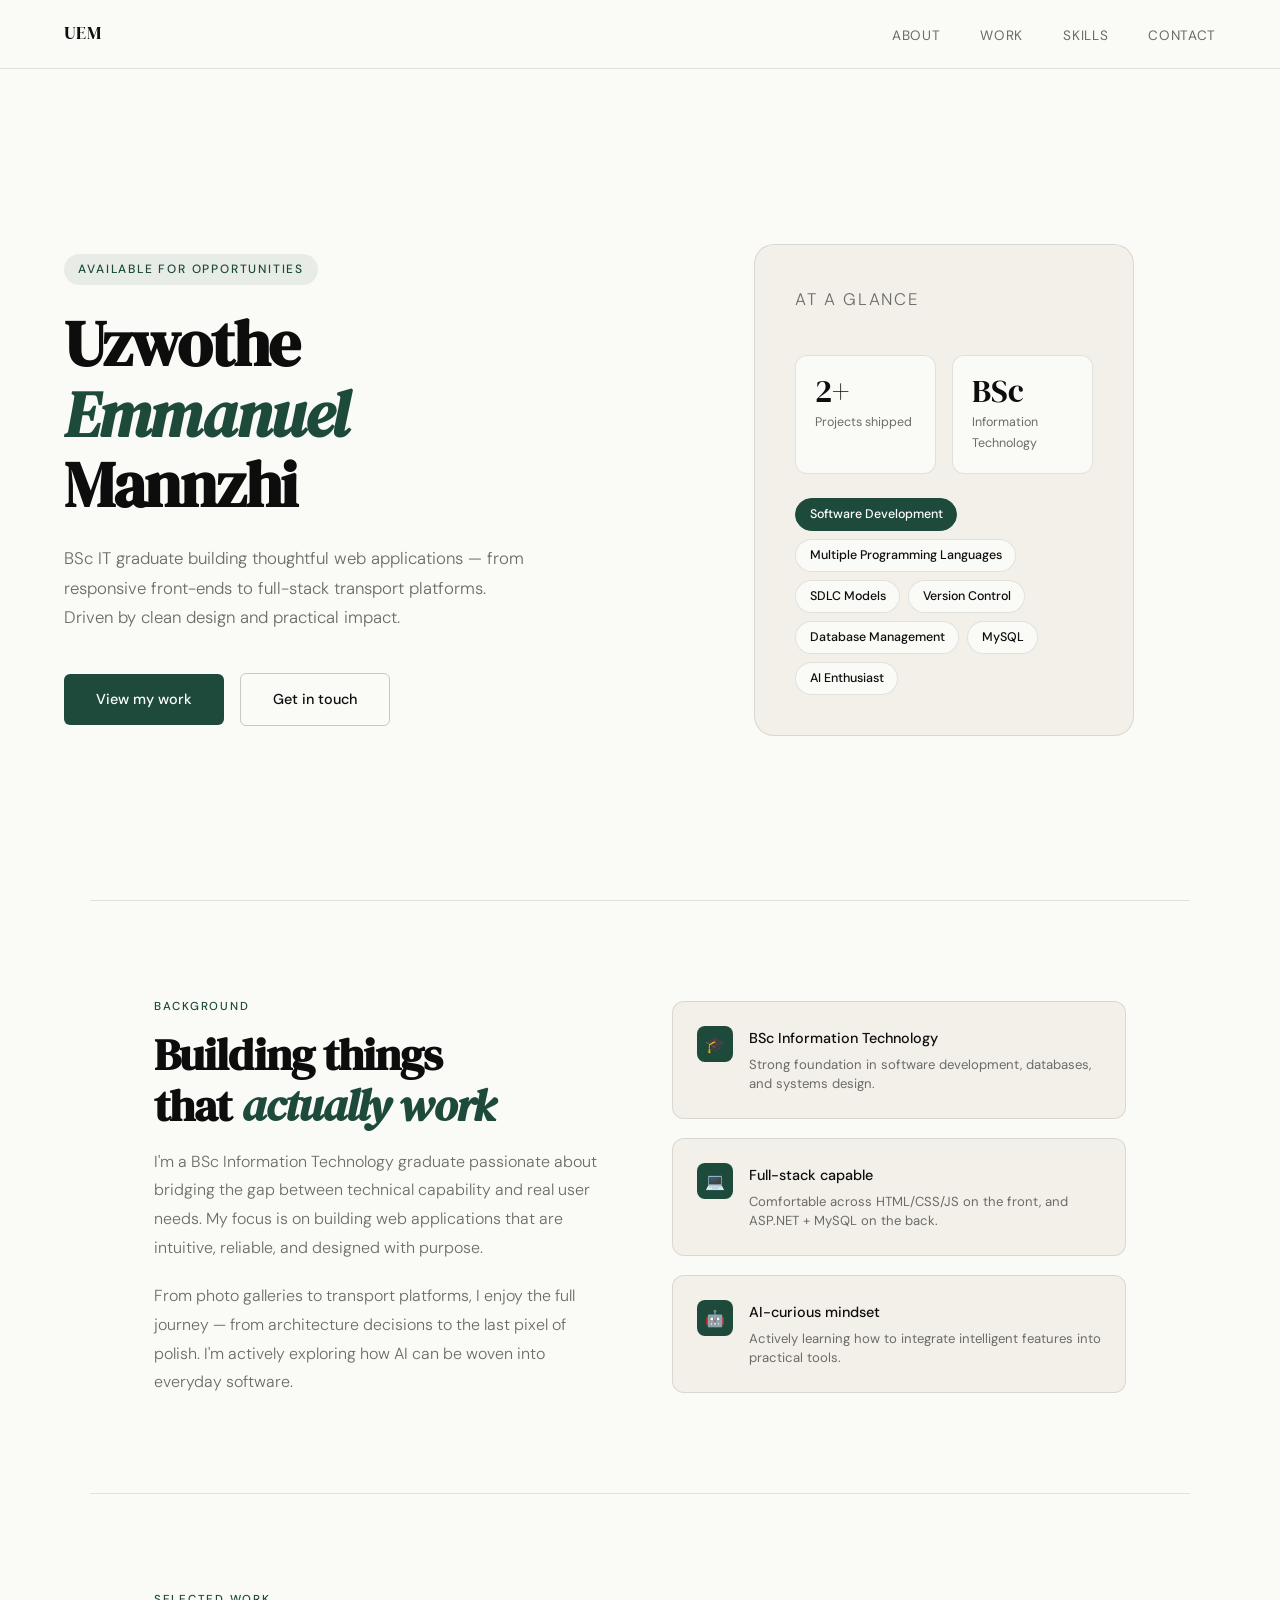
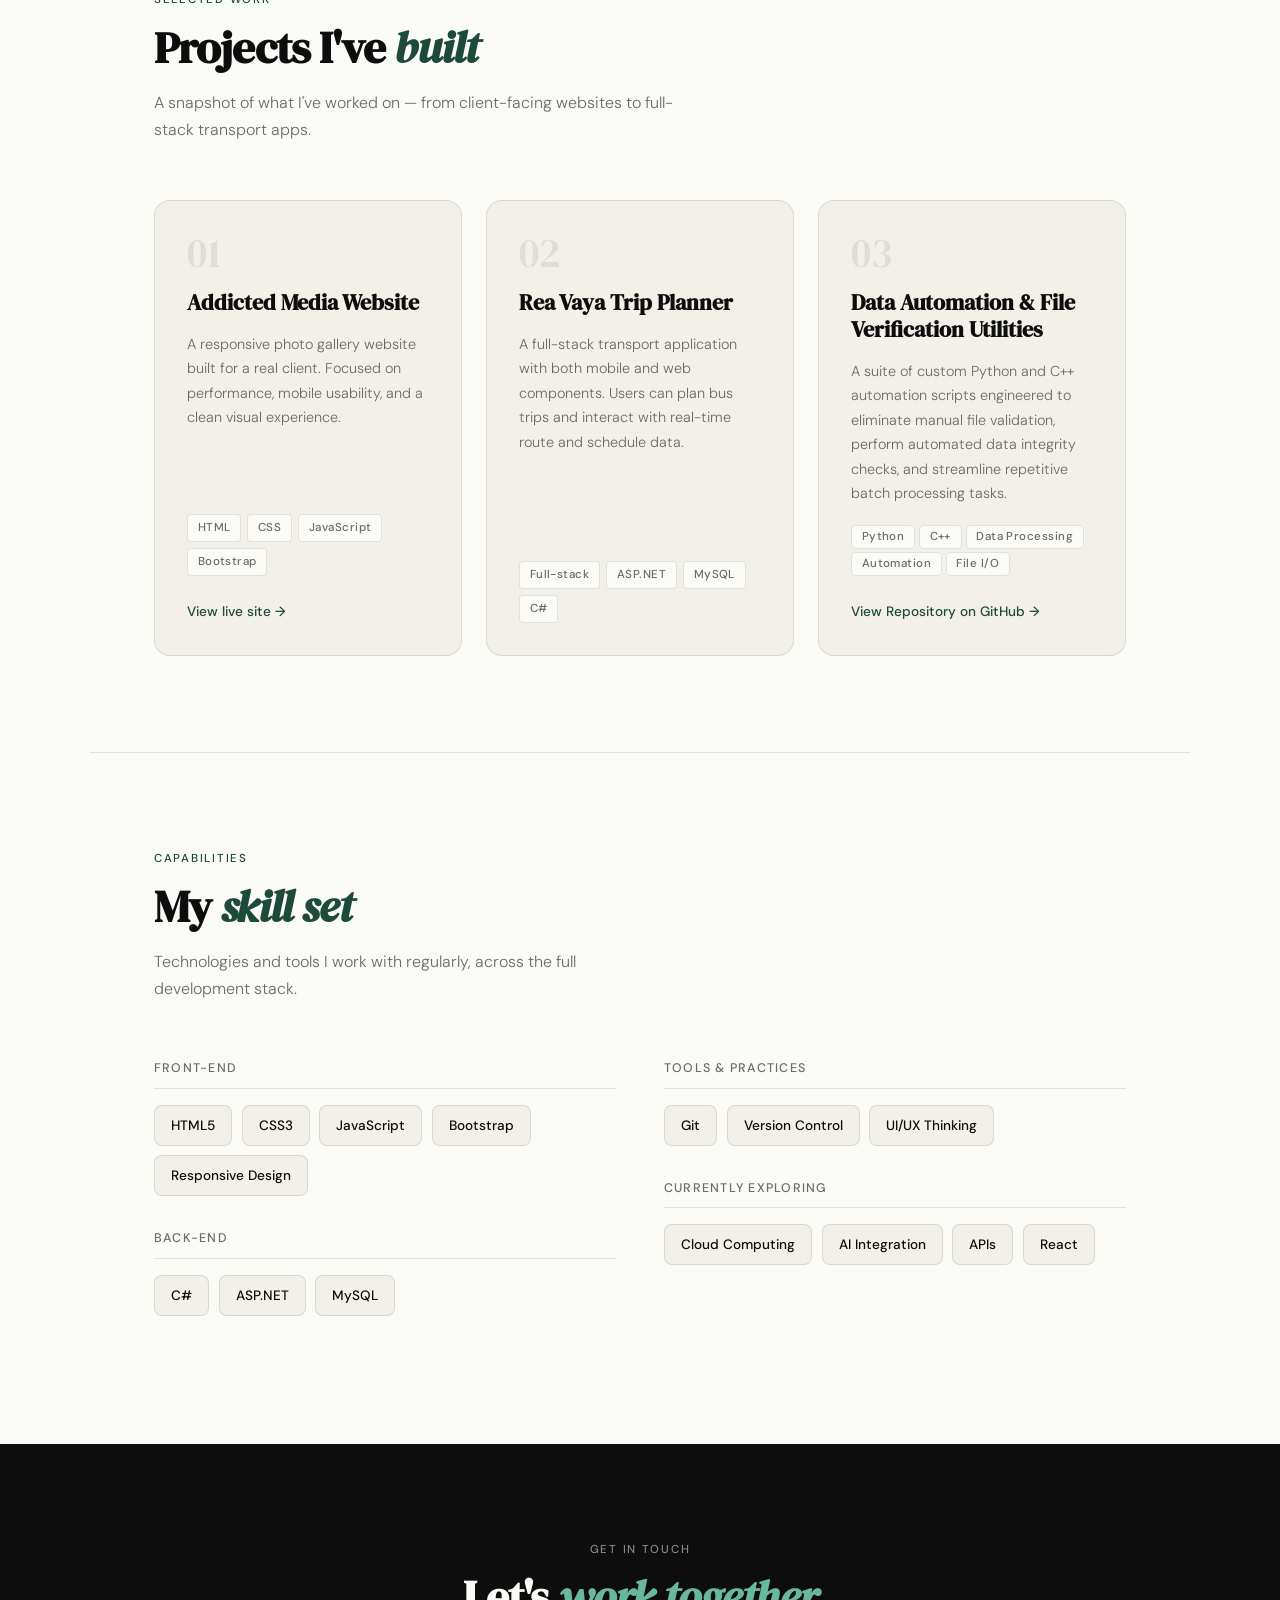
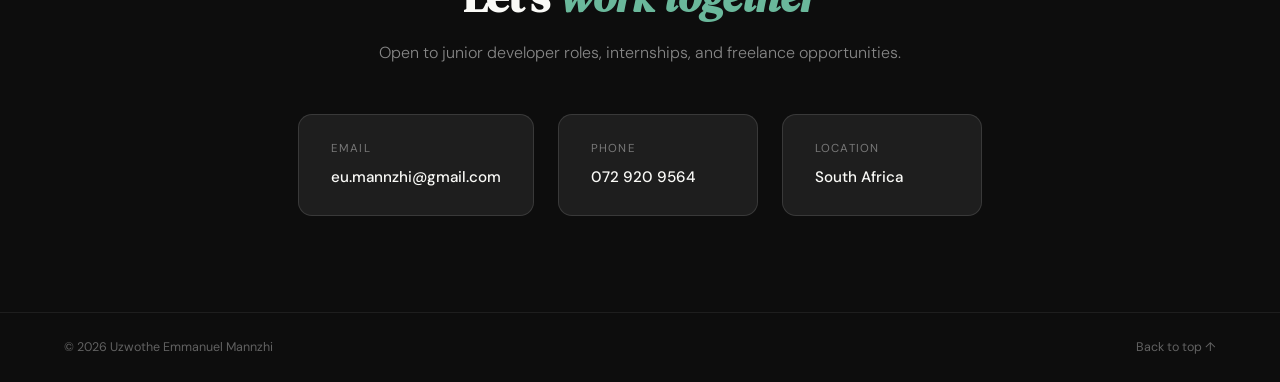
==== commit f53d7d58: "Update index.html" ====
--- a/index.html
+++ b/index.html
@@ -4,7 +4,7 @@
 <meta charset="UTF-8">
 <meta name="viewport" content="width=device-width, initial-scale=1.0">
 <title>Uzwothe Emmanuel Mannzhi | Portfolio</title>
-<link rel="icon" type="image/png" href="images/UE.png">
+<link rel="icon" type="image/png" href="images/Logo.png">
 <link rel="preconnect" href="https://fonts.googleapis.com">
 <link rel="preconnect" href="https://fonts.gstatic.com" crossorigin>
 <link href="https://fonts.googleapis.com/css2?family=DM+Serif+Display:ital@0;1&family=DM+Sans:wght@300;400;500&display=swap" rel="stylesheet">
@@ -51,10 +51,11 @@
         </div>
       </div>
       <div class="hero-skill-pills">
-        <span class="pill accent">Web Dev</span>
-        <span class="pill">HTML & CSS</span>
-        <span class="pill">JavaScript</span>
-        <span class="pill">C# / .NET</span>
+        <span class="pill accent">Software Development</span>
+        <span class="pill">Multiple Programming Languages</span>
+        <span class="pill">SDLC Models</span>
+        <span class="pill">Version Control</span>
+        <span class="pill">Database Management</span>
         <span class="pill">MySQL</span>
         <span class="pill">AI Enthusiast</span>
       </div>
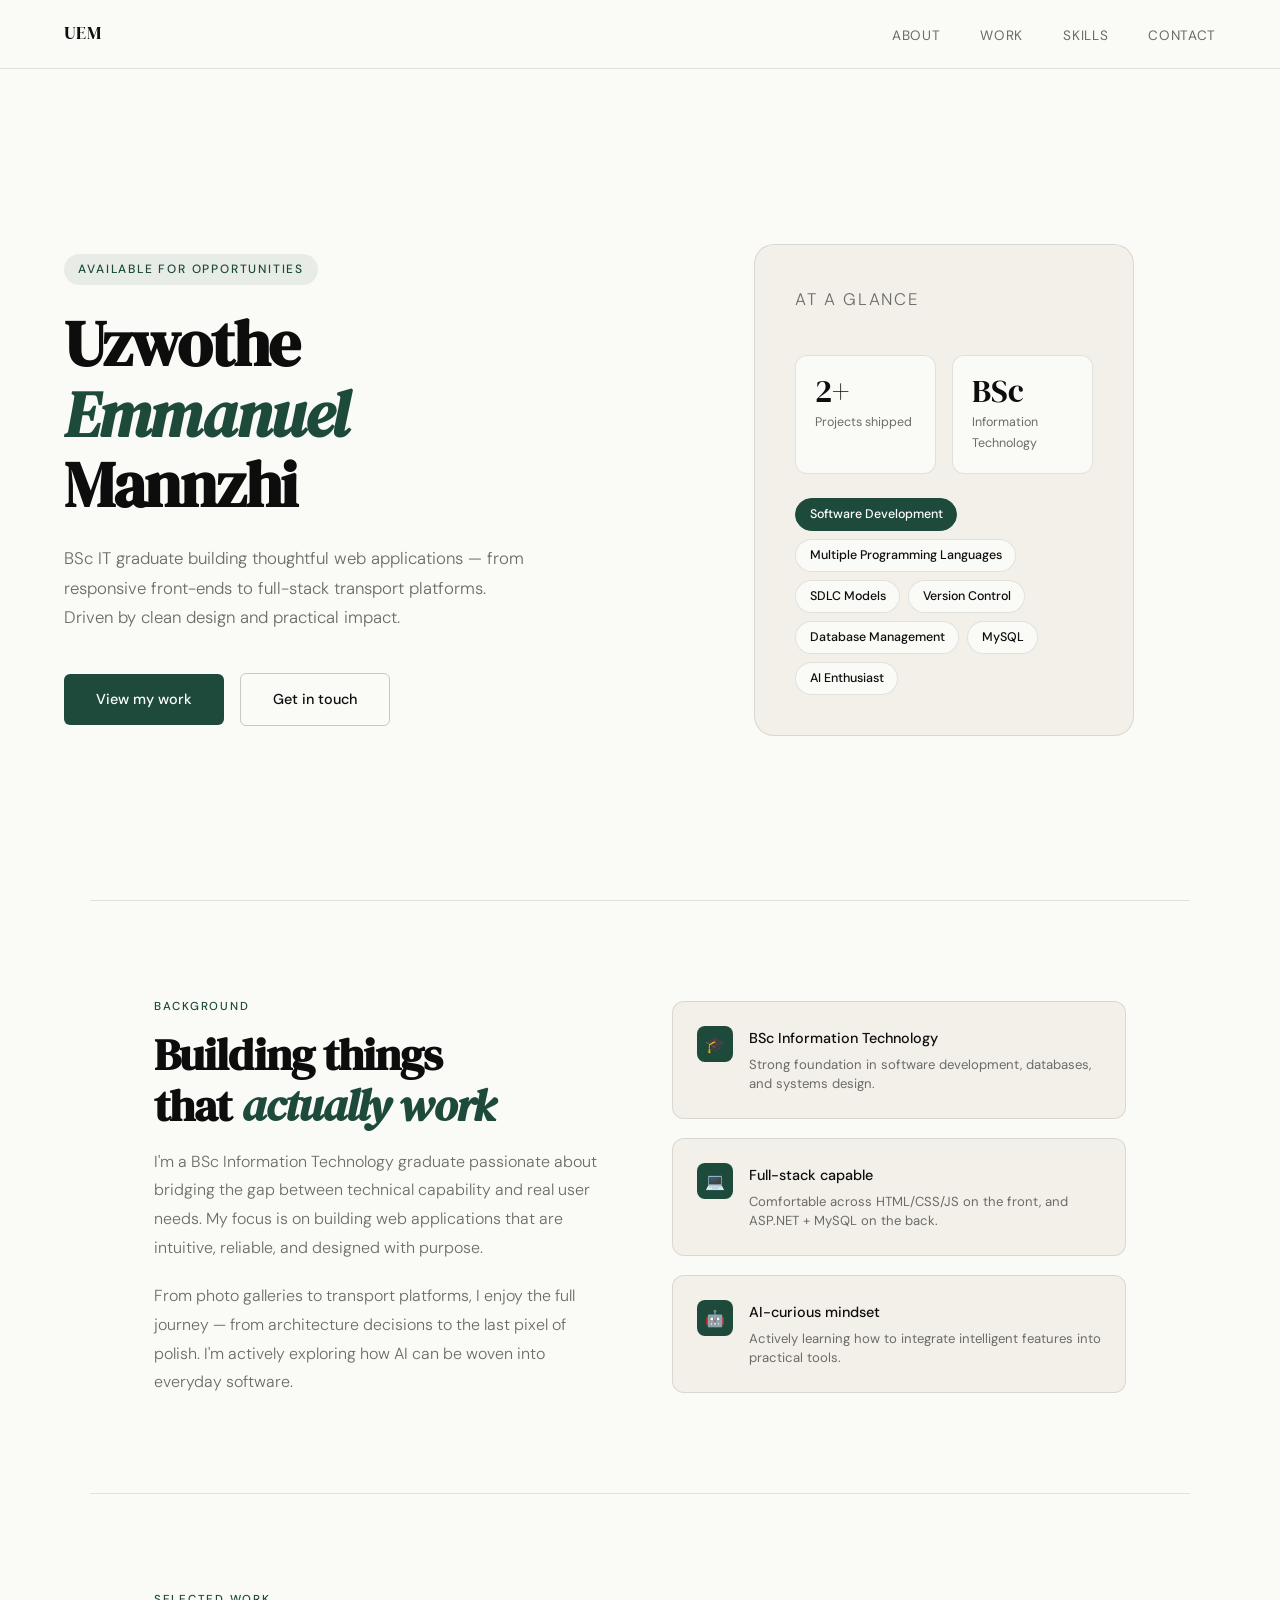
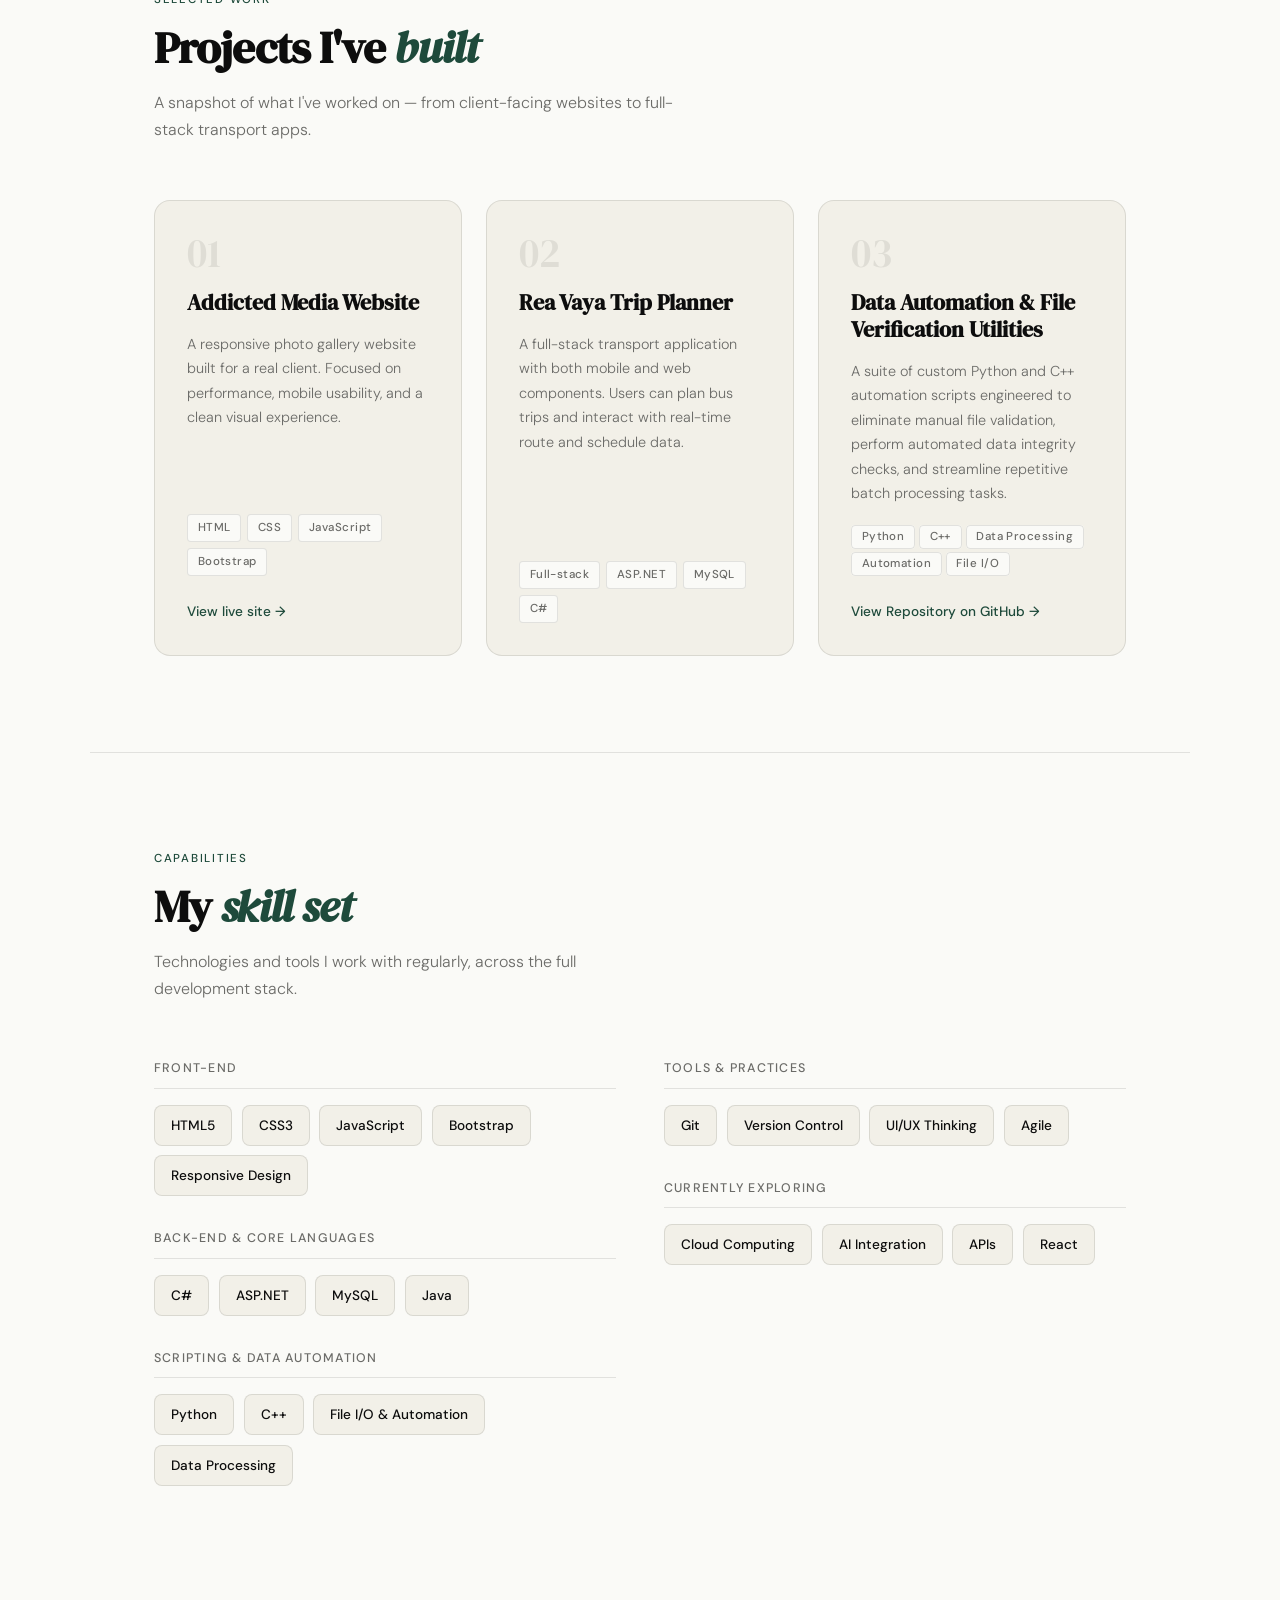
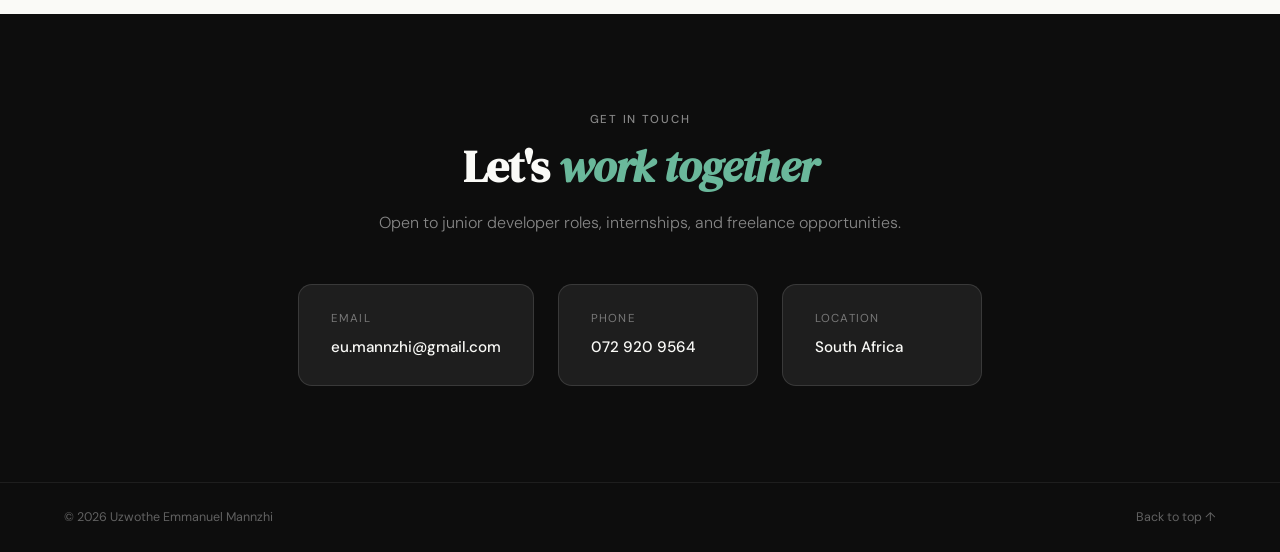
==== commit 68c94d9e: "Update index.html" ====
--- a/index.html
+++ b/index.html
@@ -176,6 +176,7 @@
 
   <div class="skills-layout">
     <div>
+      <!-- FRONTEND LANGUAGES -->
       <div class="skill-group">
         <p class="skill-group-title">Front-end</p>
         <div class="skill-pills">
@@ -186,24 +187,42 @@
           <span class="skill-pill">Responsive Design</span>
         </div>
       </div>
-      <div class="skill-group">
-        <p class="skill-group-title">Back-end</p>
+      
+      <!-- BACKEND & CORE LANGUAGES -->
+      <div class="skill-group">
+        <p class="skill-group-title">Back-end & Core Languages</p>
         <div class="skill-pills">
           <span class="skill-pill">C#</span>
           <span class="skill-pill">ASP.NET</span>
           <span class="skill-pill">MySQL</span>
+          <span class="skill-pill">Java</span>
+        </div>
+      </div>
+      
+      <!-- SCRIPTING & AUTOMATION LANGUAGES -->
+      <div class="skill-group">
+        <p class="skill-group-title">Scripting & Data Automation</p>
+        <div class="skill-pills">
+          <span class="skill-pill">Python</span>
+          <span class="skill-pill">C++</span>
+          <span class="skill-pill">File I/O & Automation</span>
+          <span class="skill-pill">Data Processing</span>
         </div>
       </div>
     </div>
     <div>
+      <!-- TOOLS AND PRACTICES -->
       <div class="skill-group">
         <p class="skill-group-title">Tools & practices</p>
         <div class="skill-pills">
           <span class="skill-pill">Git</span>
           <span class="skill-pill">Version Control</span>
           <span class="skill-pill">UI/UX Thinking</span>
-        </div>
-      </div>
+          <span class="skill-pill">Agile </span>
+        </div>
+      </div>
+      
+      <!-- THINGS I'M CURRENTLY EXPLORING -->
       <div class="skill-group">
         <p class="skill-group-title">Currently exploring</p>
         <div class="skill-pills">
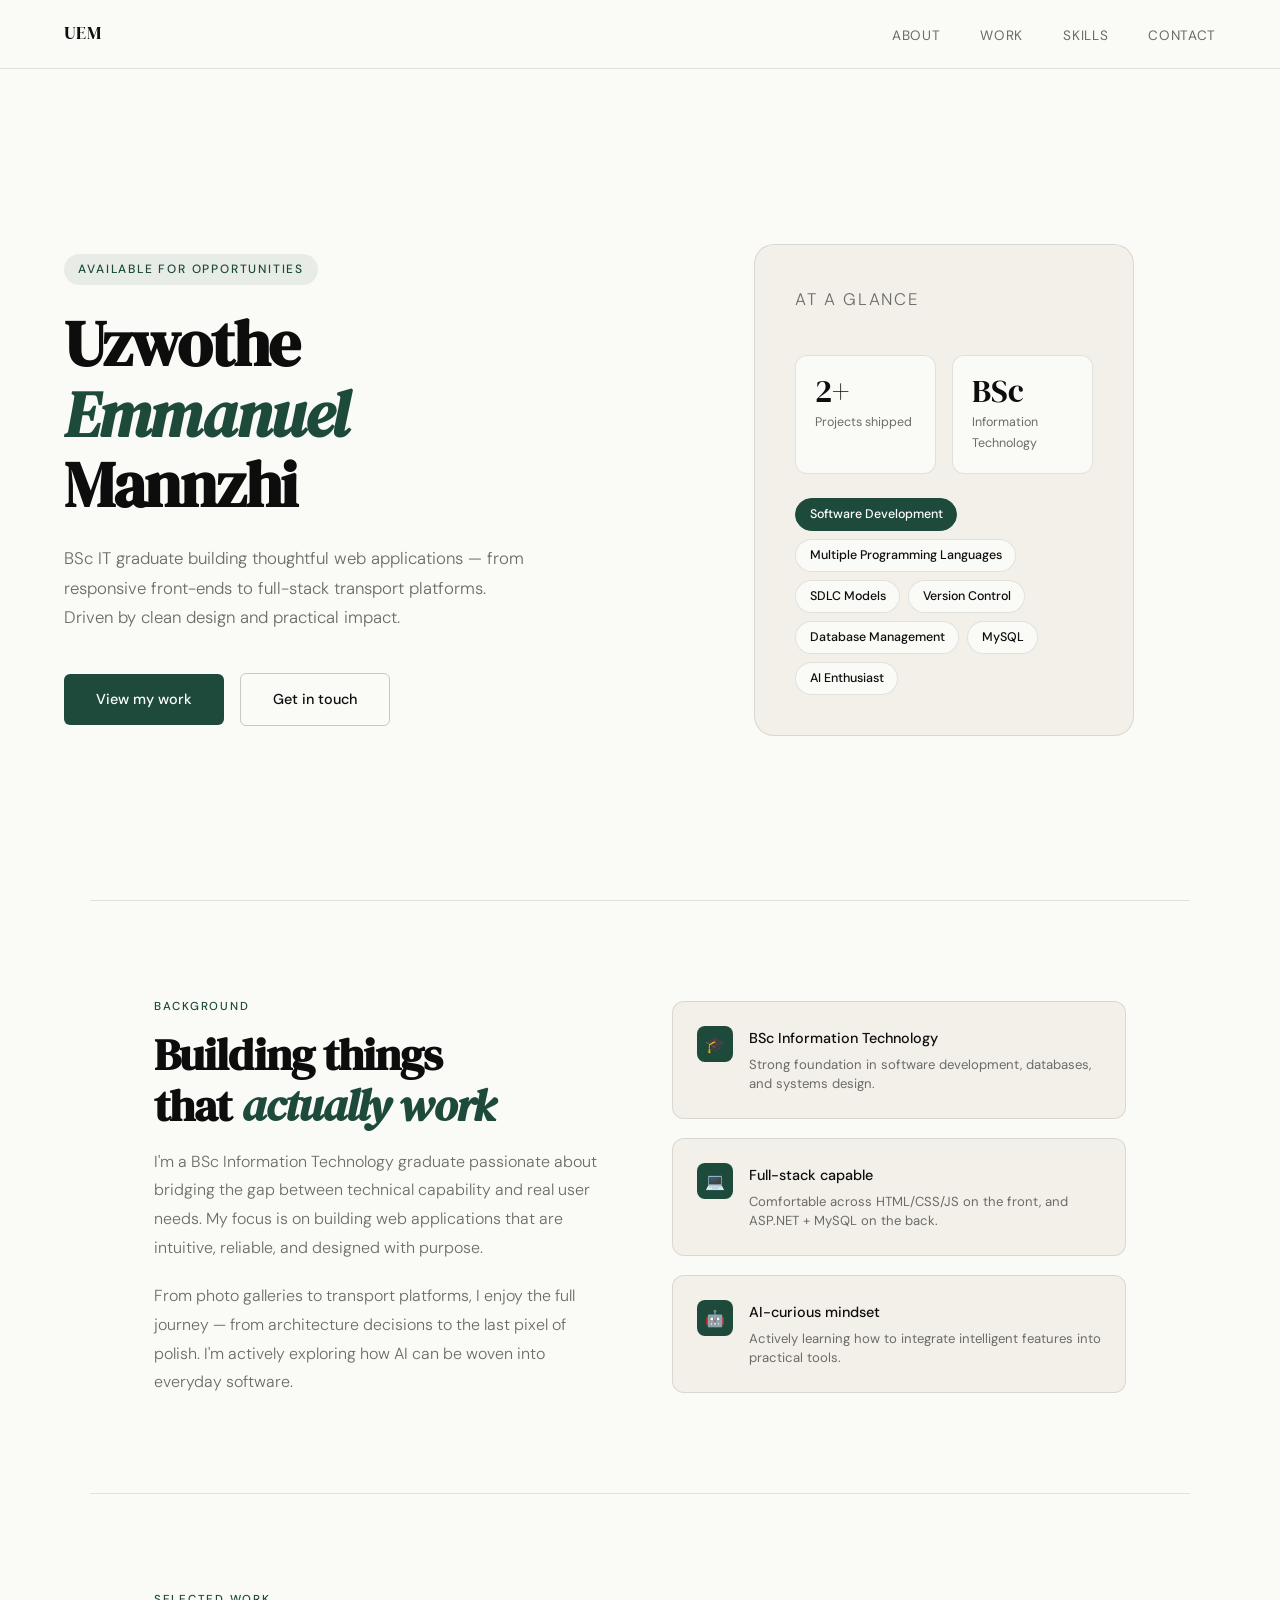
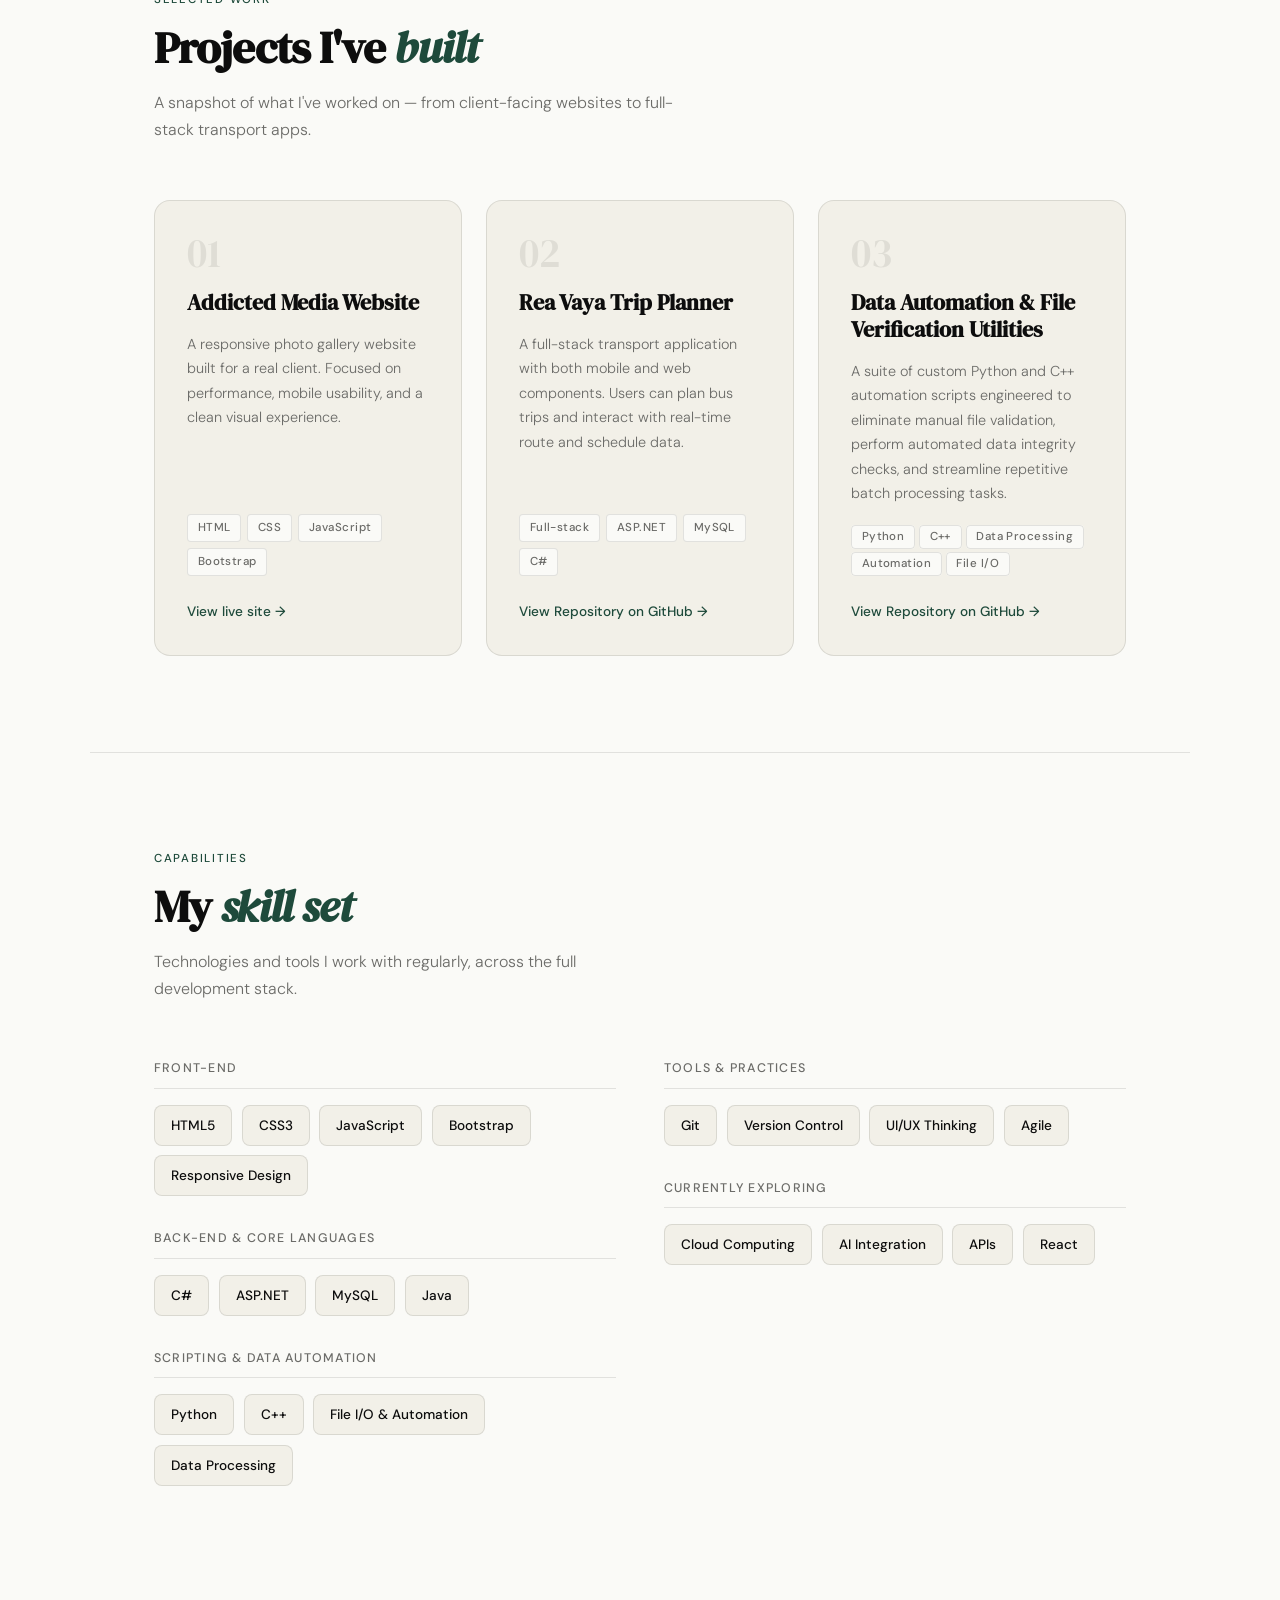
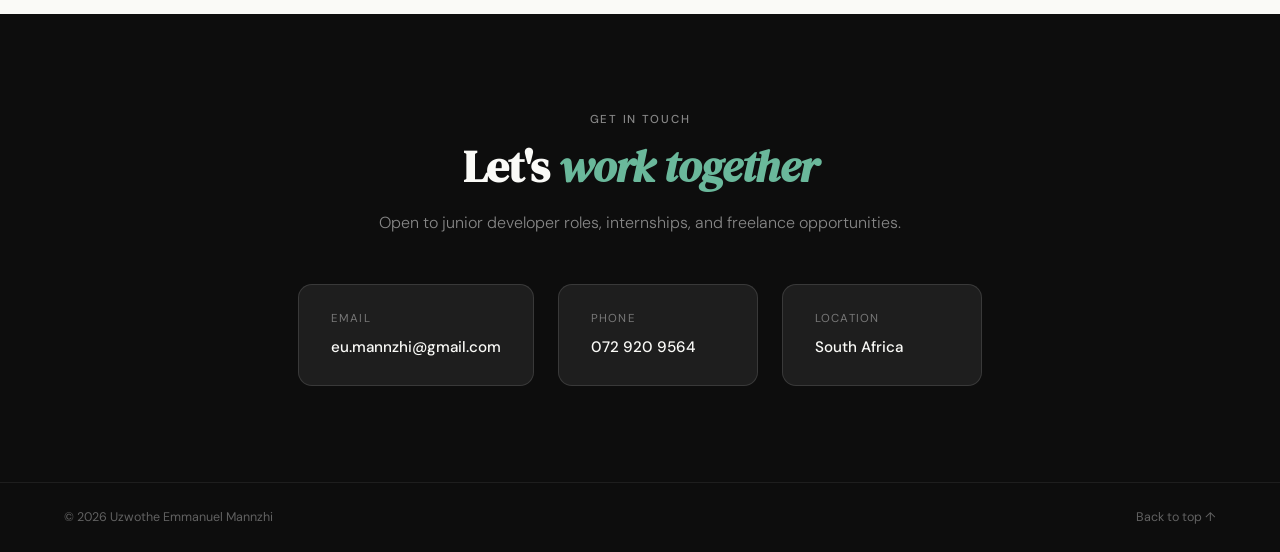
==== commit d045f15c: "Update index.html" ====
--- a/index.html
+++ b/index.html
@@ -4,7 +4,7 @@
 <meta charset="UTF-8">
 <meta name="viewport" content="width=device-width, initial-scale=1.0">
 <title>Uzwothe Emmanuel Mannzhi | Portfolio</title>
-<link rel="icon" type="image/png" href="images/Logo.png">
+<link rel="icon" type="image/png" href="images/logo.png">
 <link rel="preconnect" href="https://fonts.googleapis.com">
 <link rel="preconnect" href="https://fonts.gstatic.com" crossorigin>
 <link href="https://fonts.googleapis.com/css2?family=DM+Serif+Display:ital@0;1&family=DM+Sans:wght@300;400;500&display=swap" rel="stylesheet">
@@ -142,6 +142,9 @@
         <span class="tech-tag">MySQL</span>
         <span class="tech-tag">C#</span>
       </div>
+      <a class="project-link" href="https://github.com/Uzwo-S19" target="_blank">
+        View Repository on GitHub &rarr;
+      </a>
     </div>
     
     <div class="project-card">
